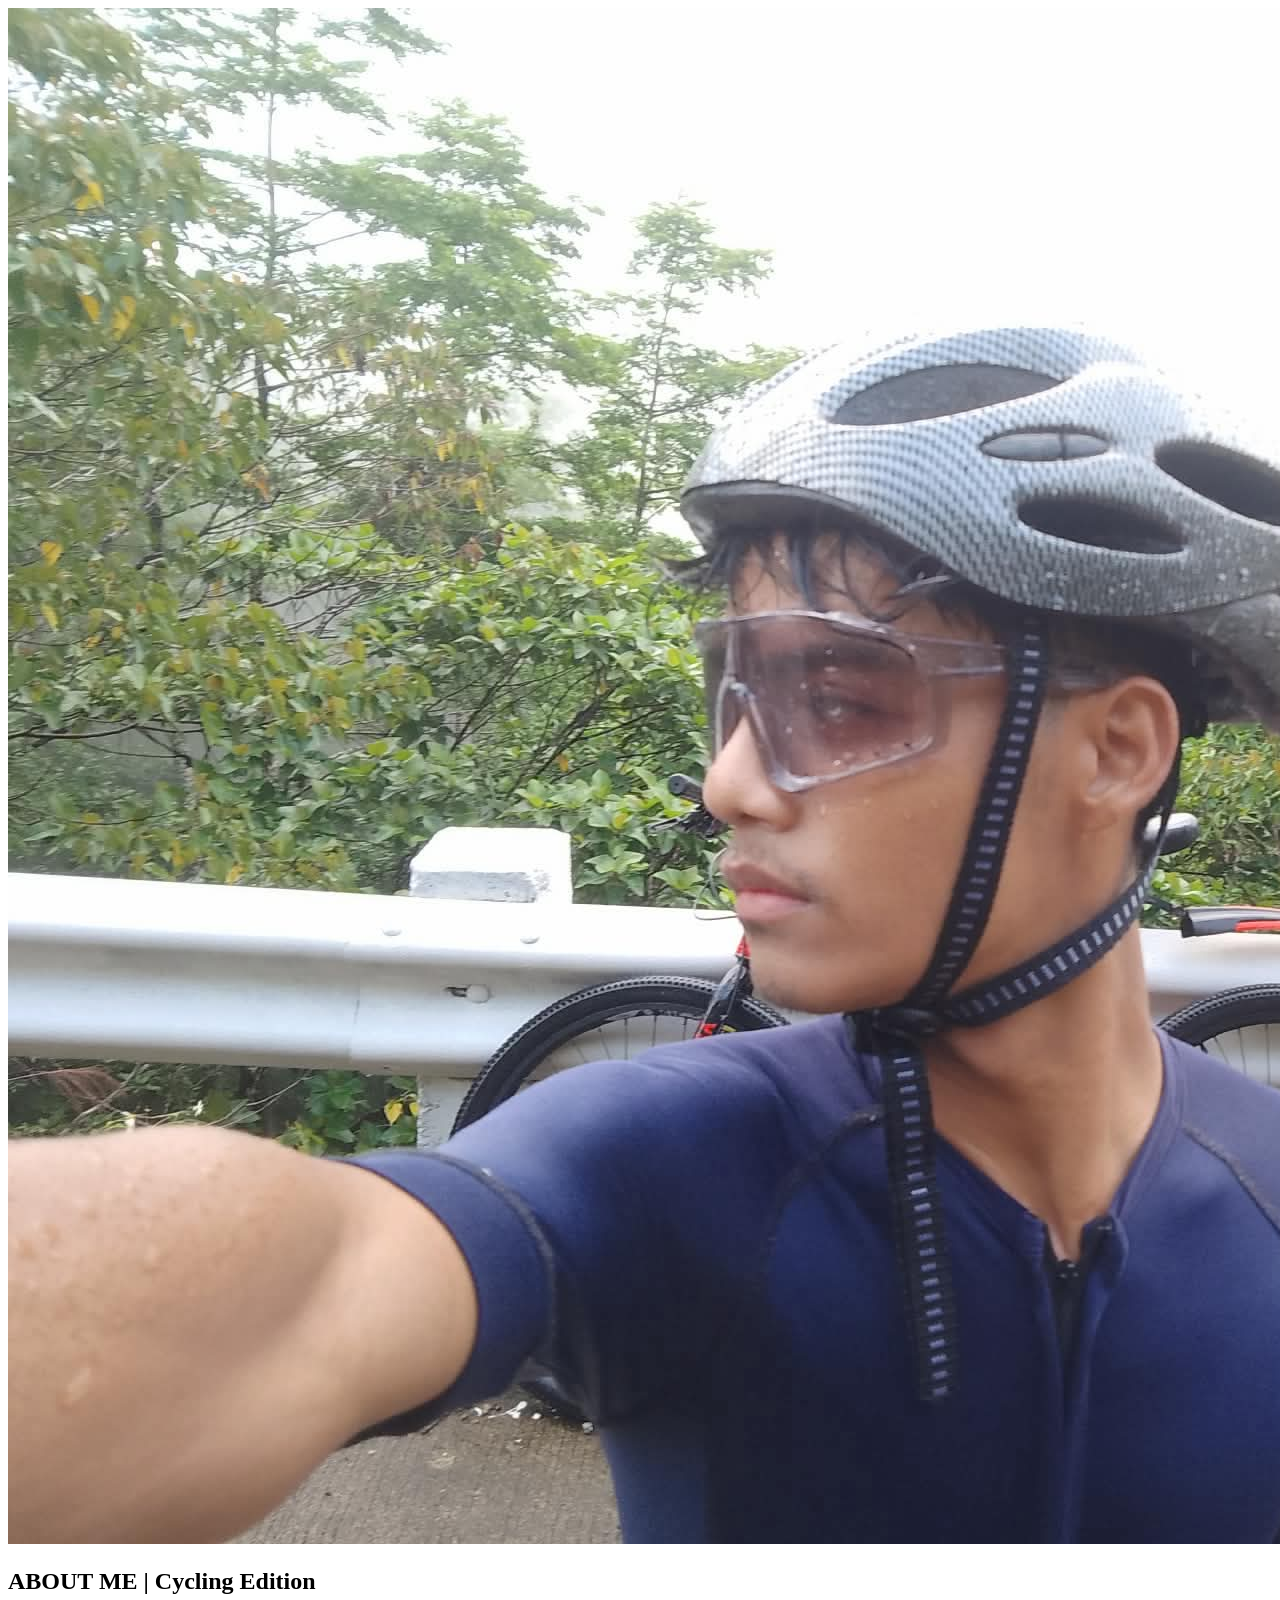
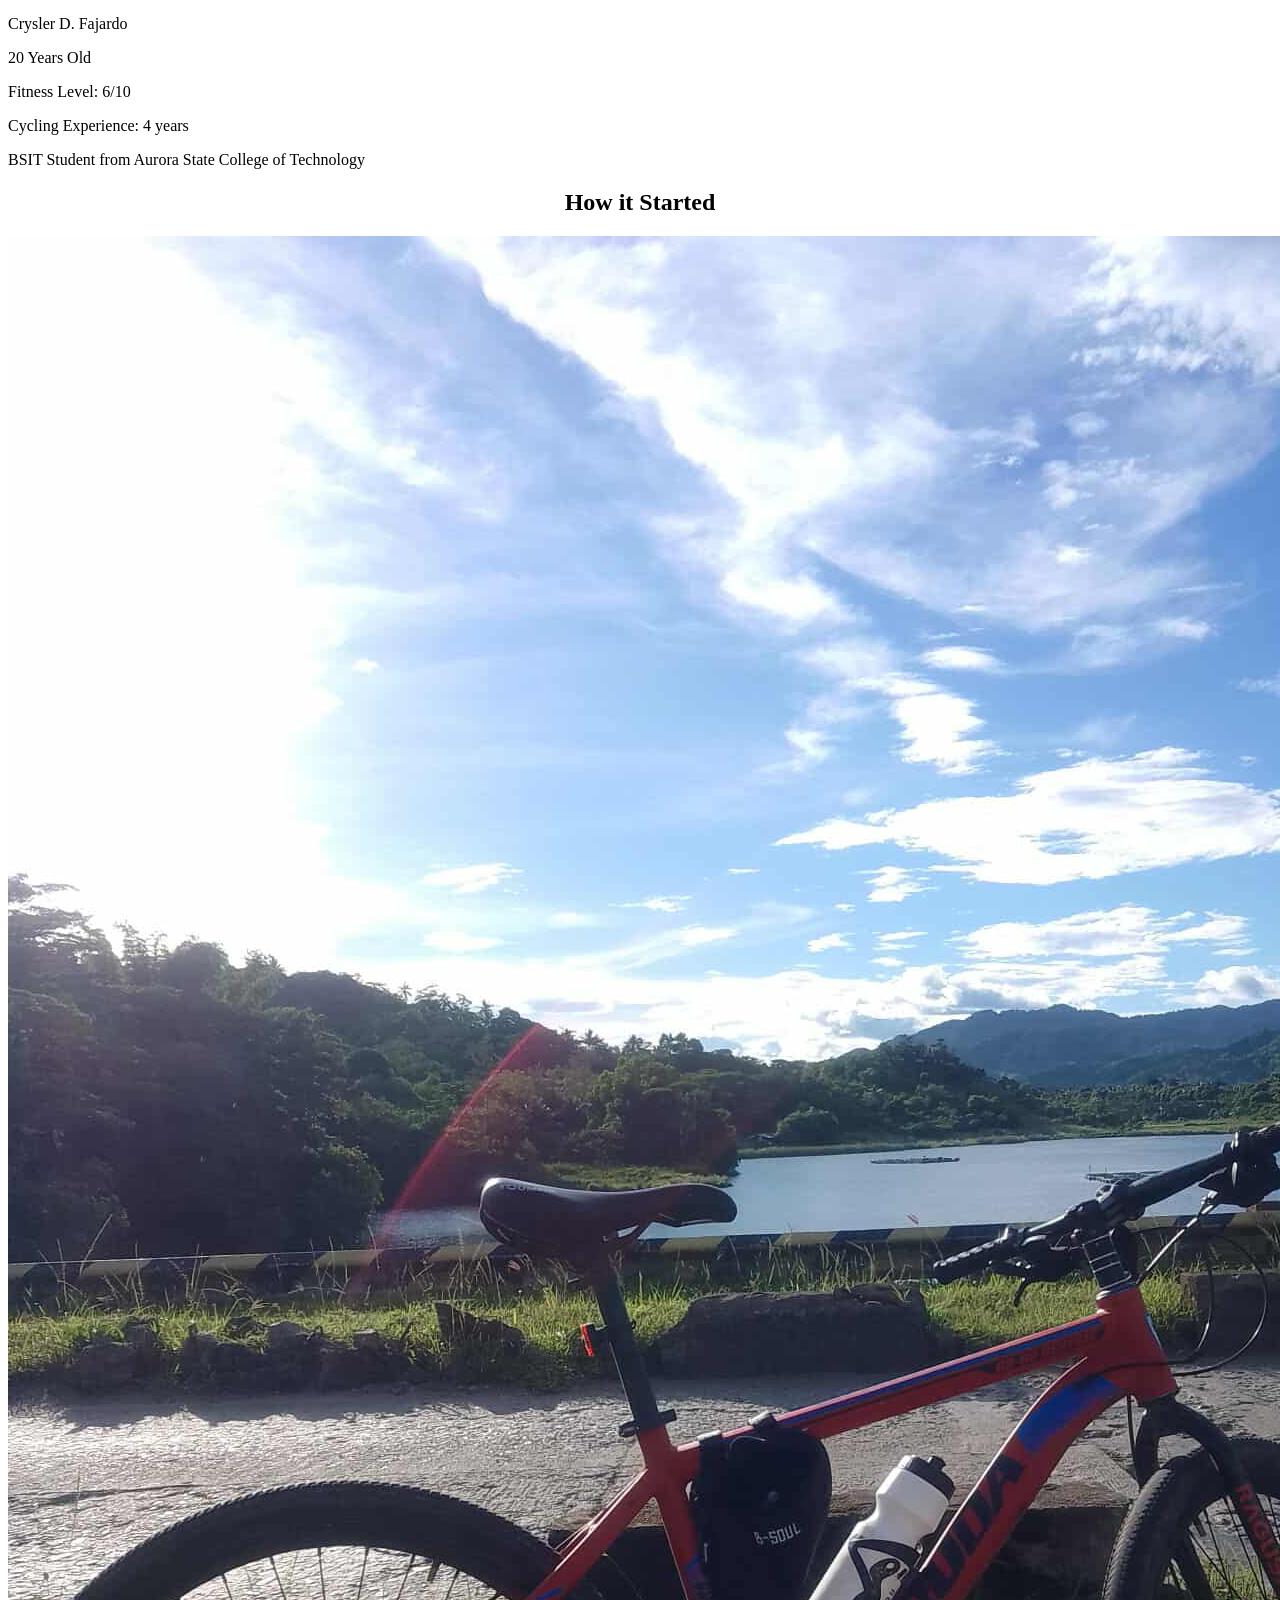
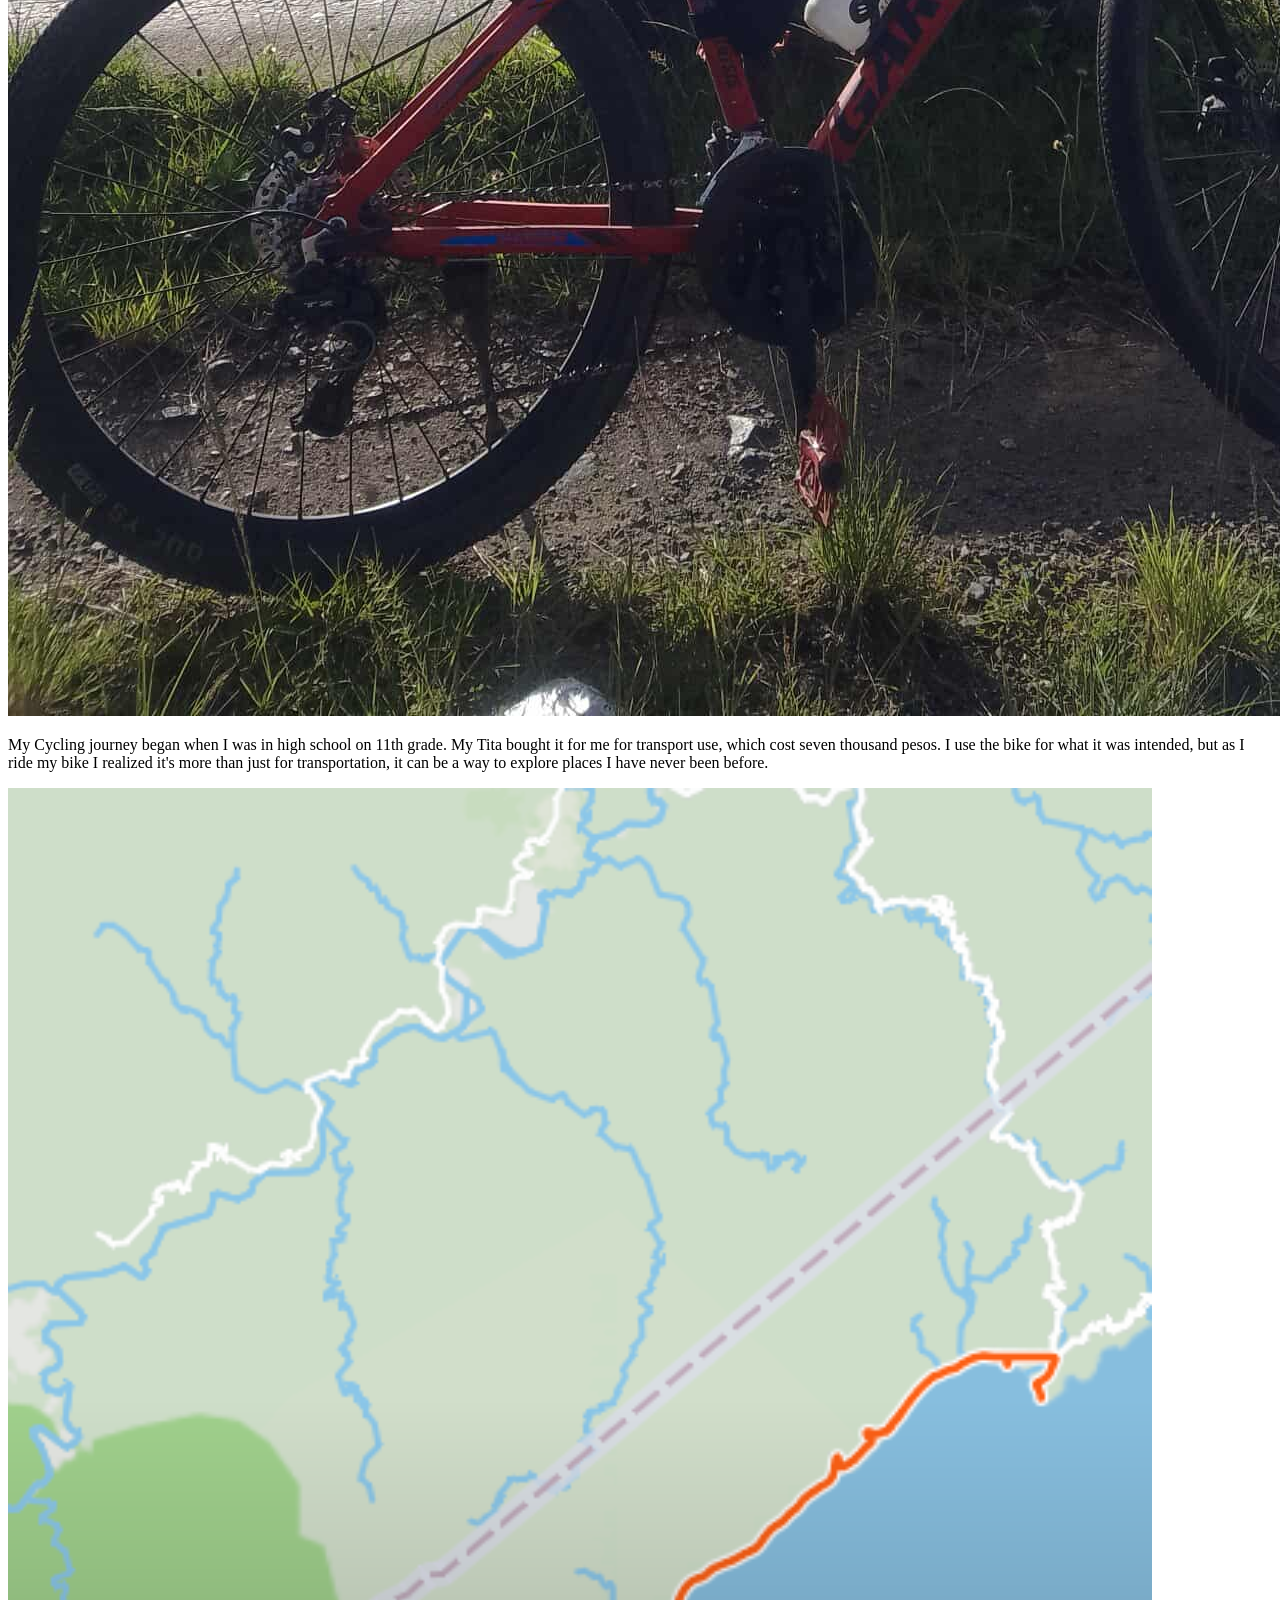
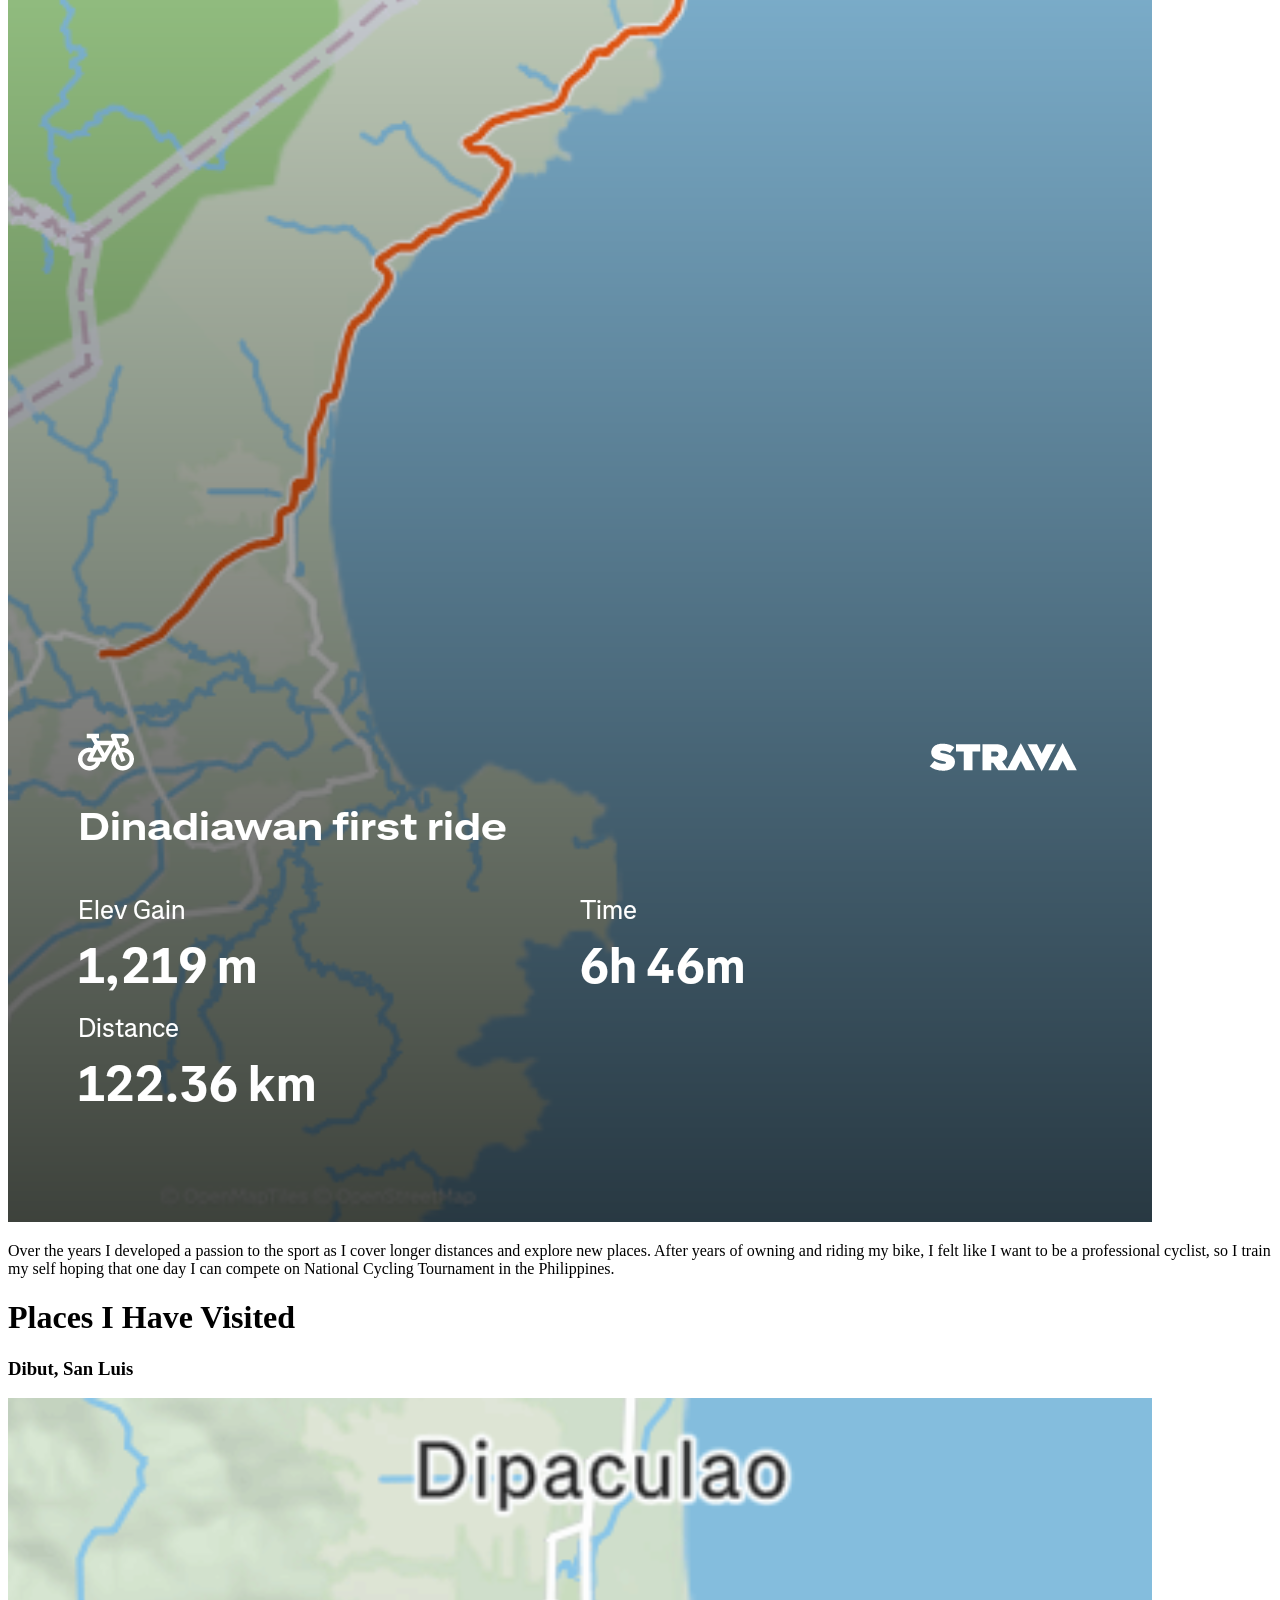
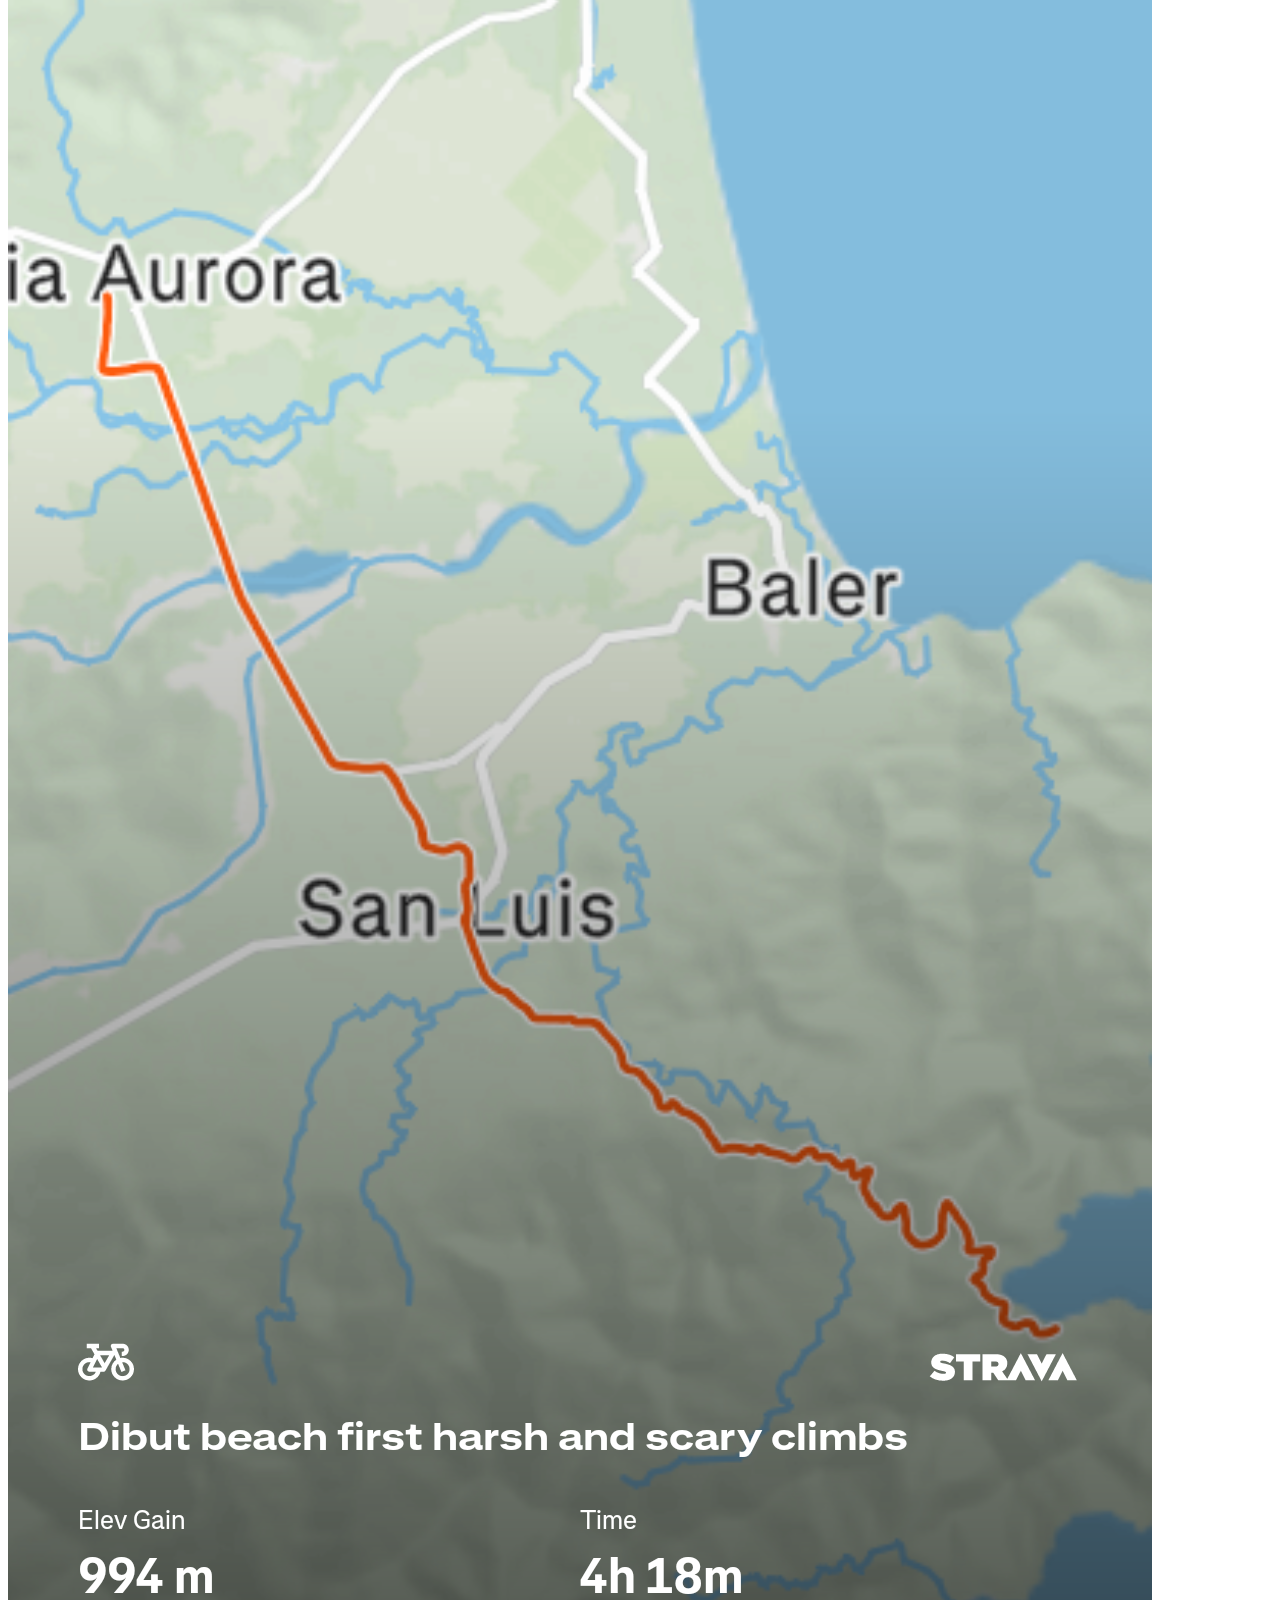
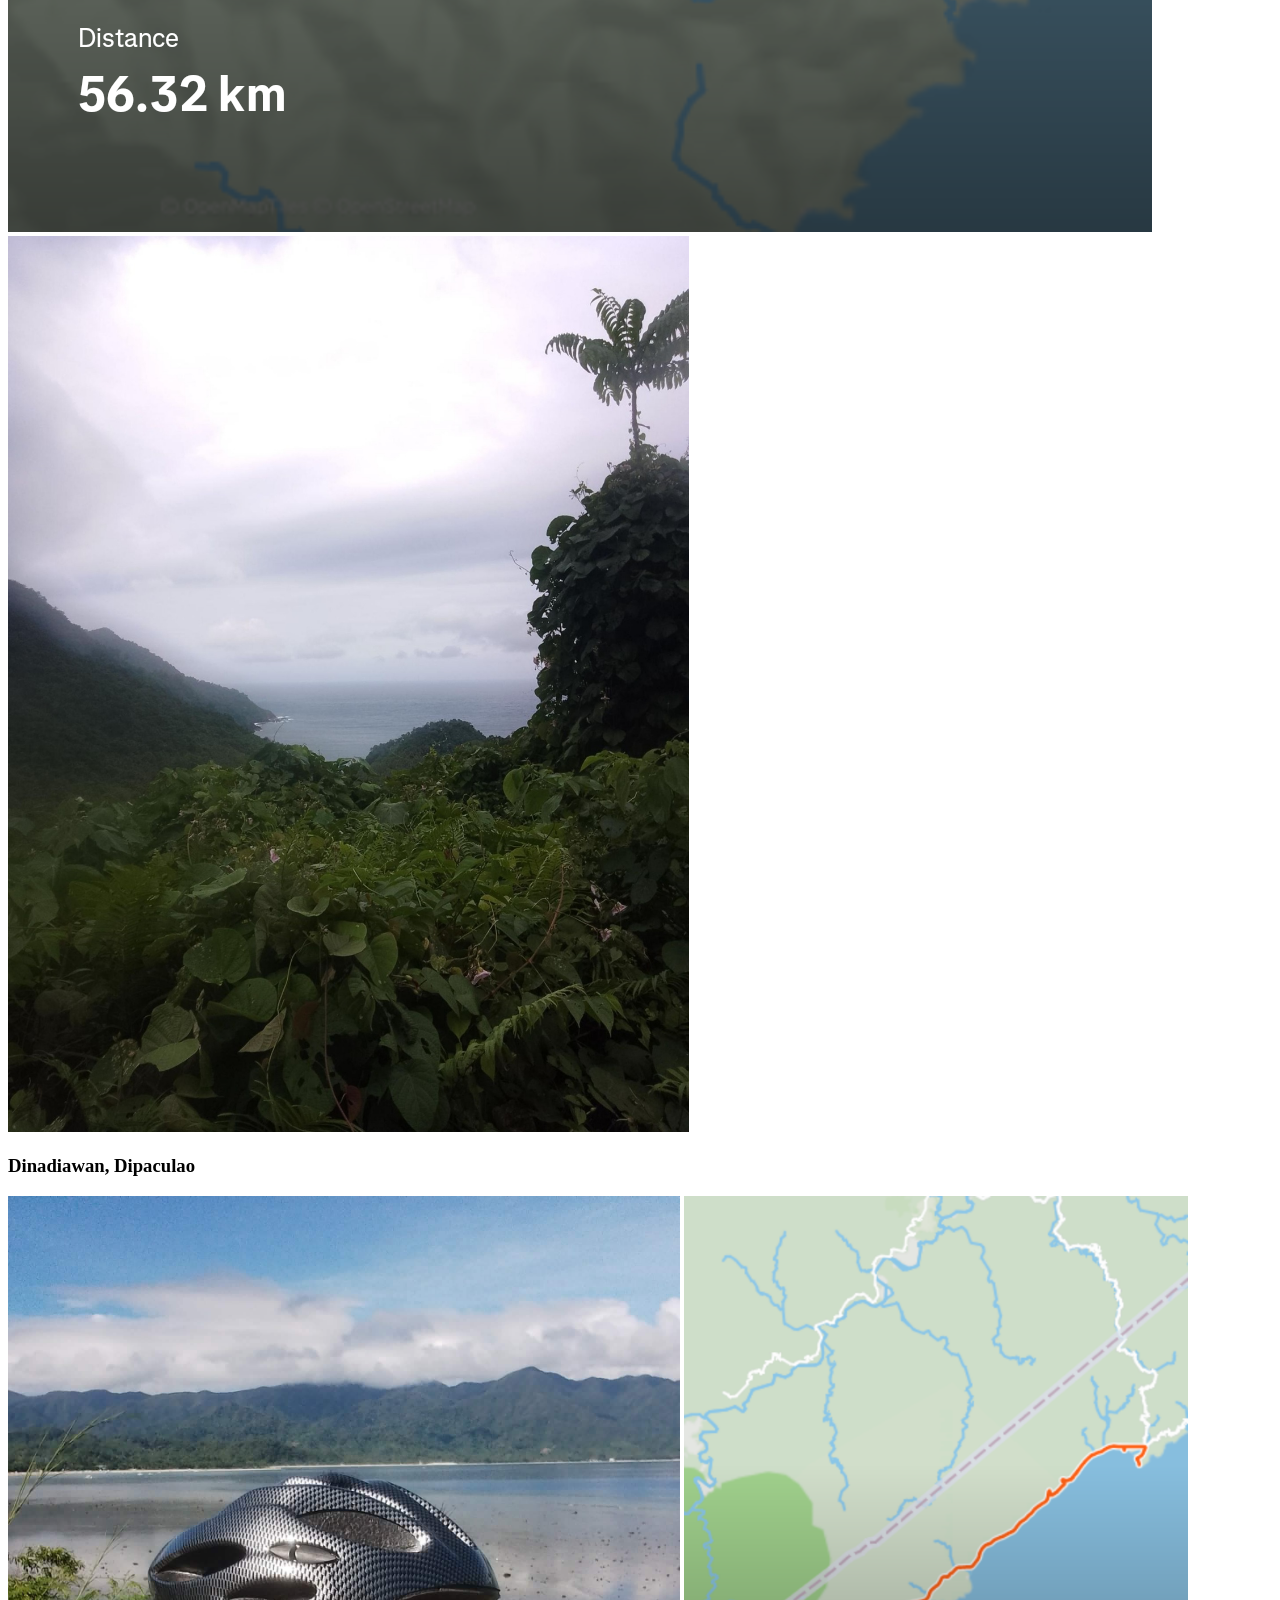
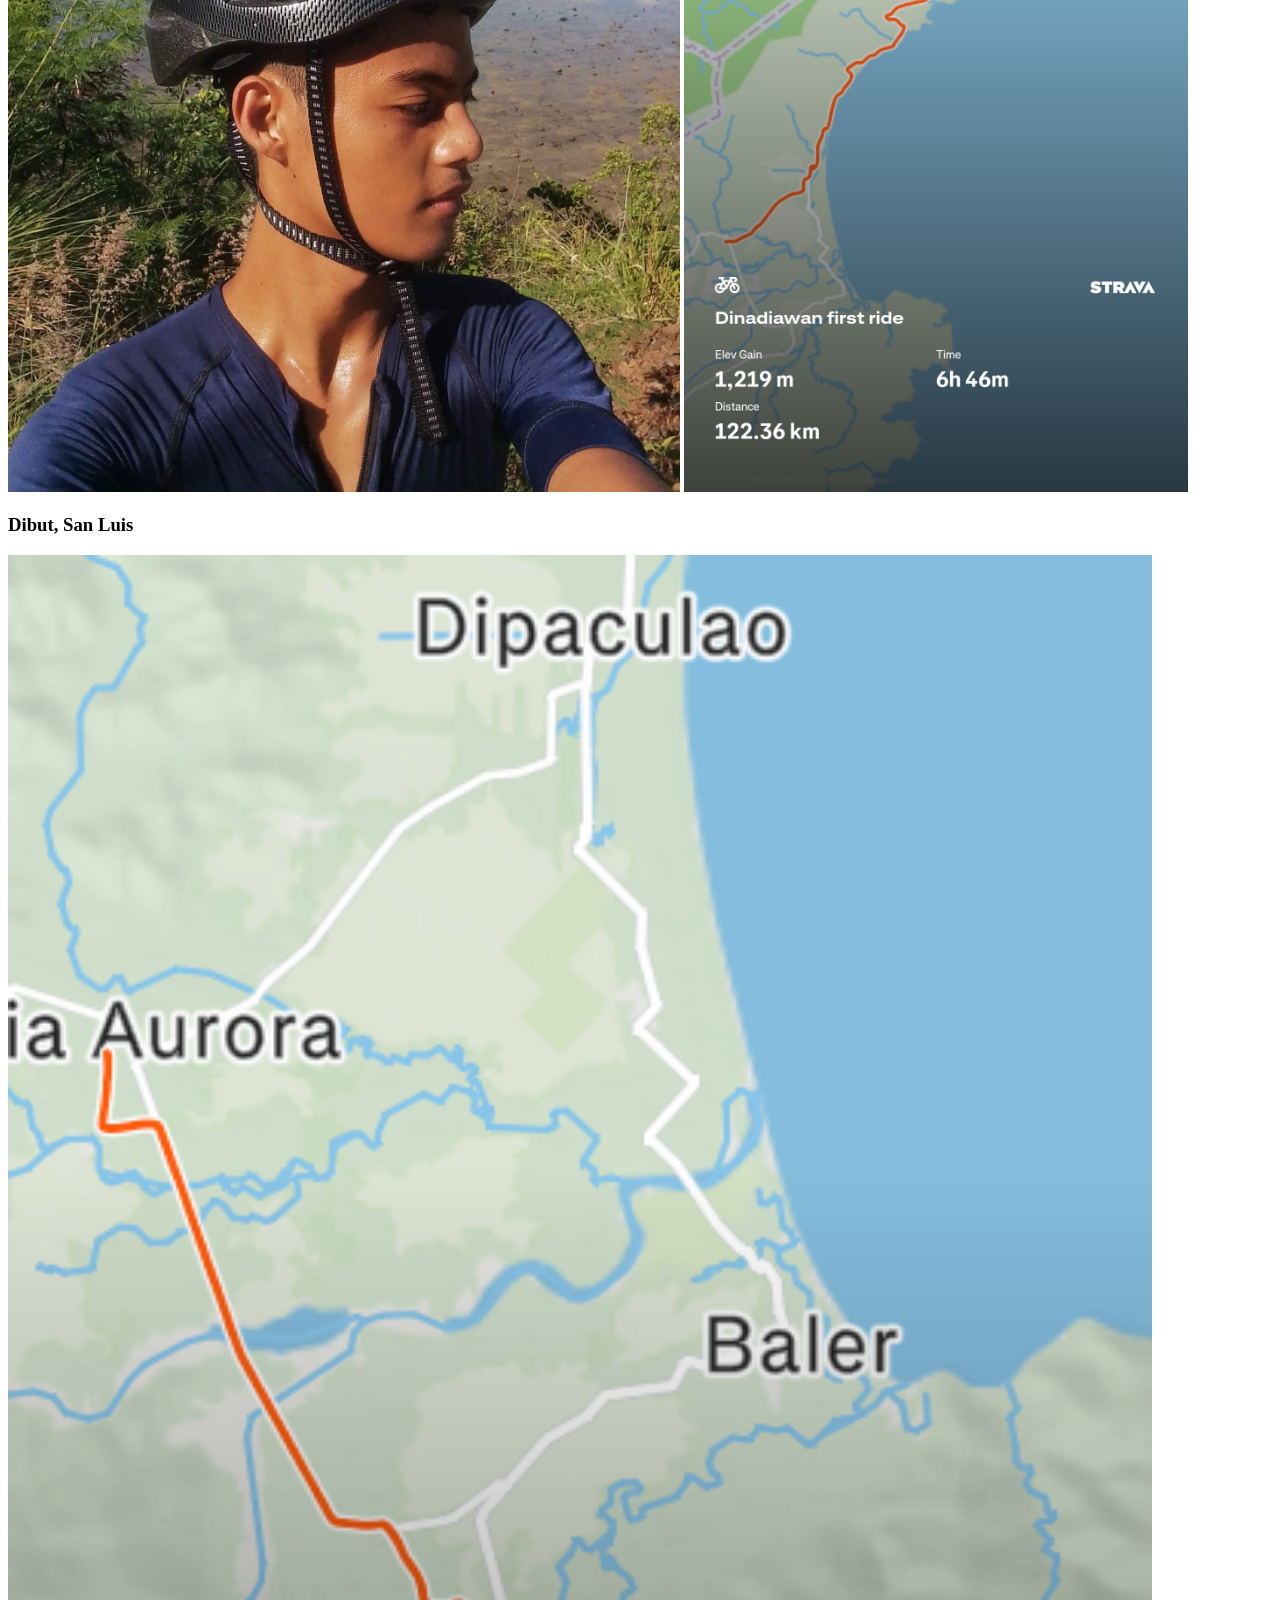
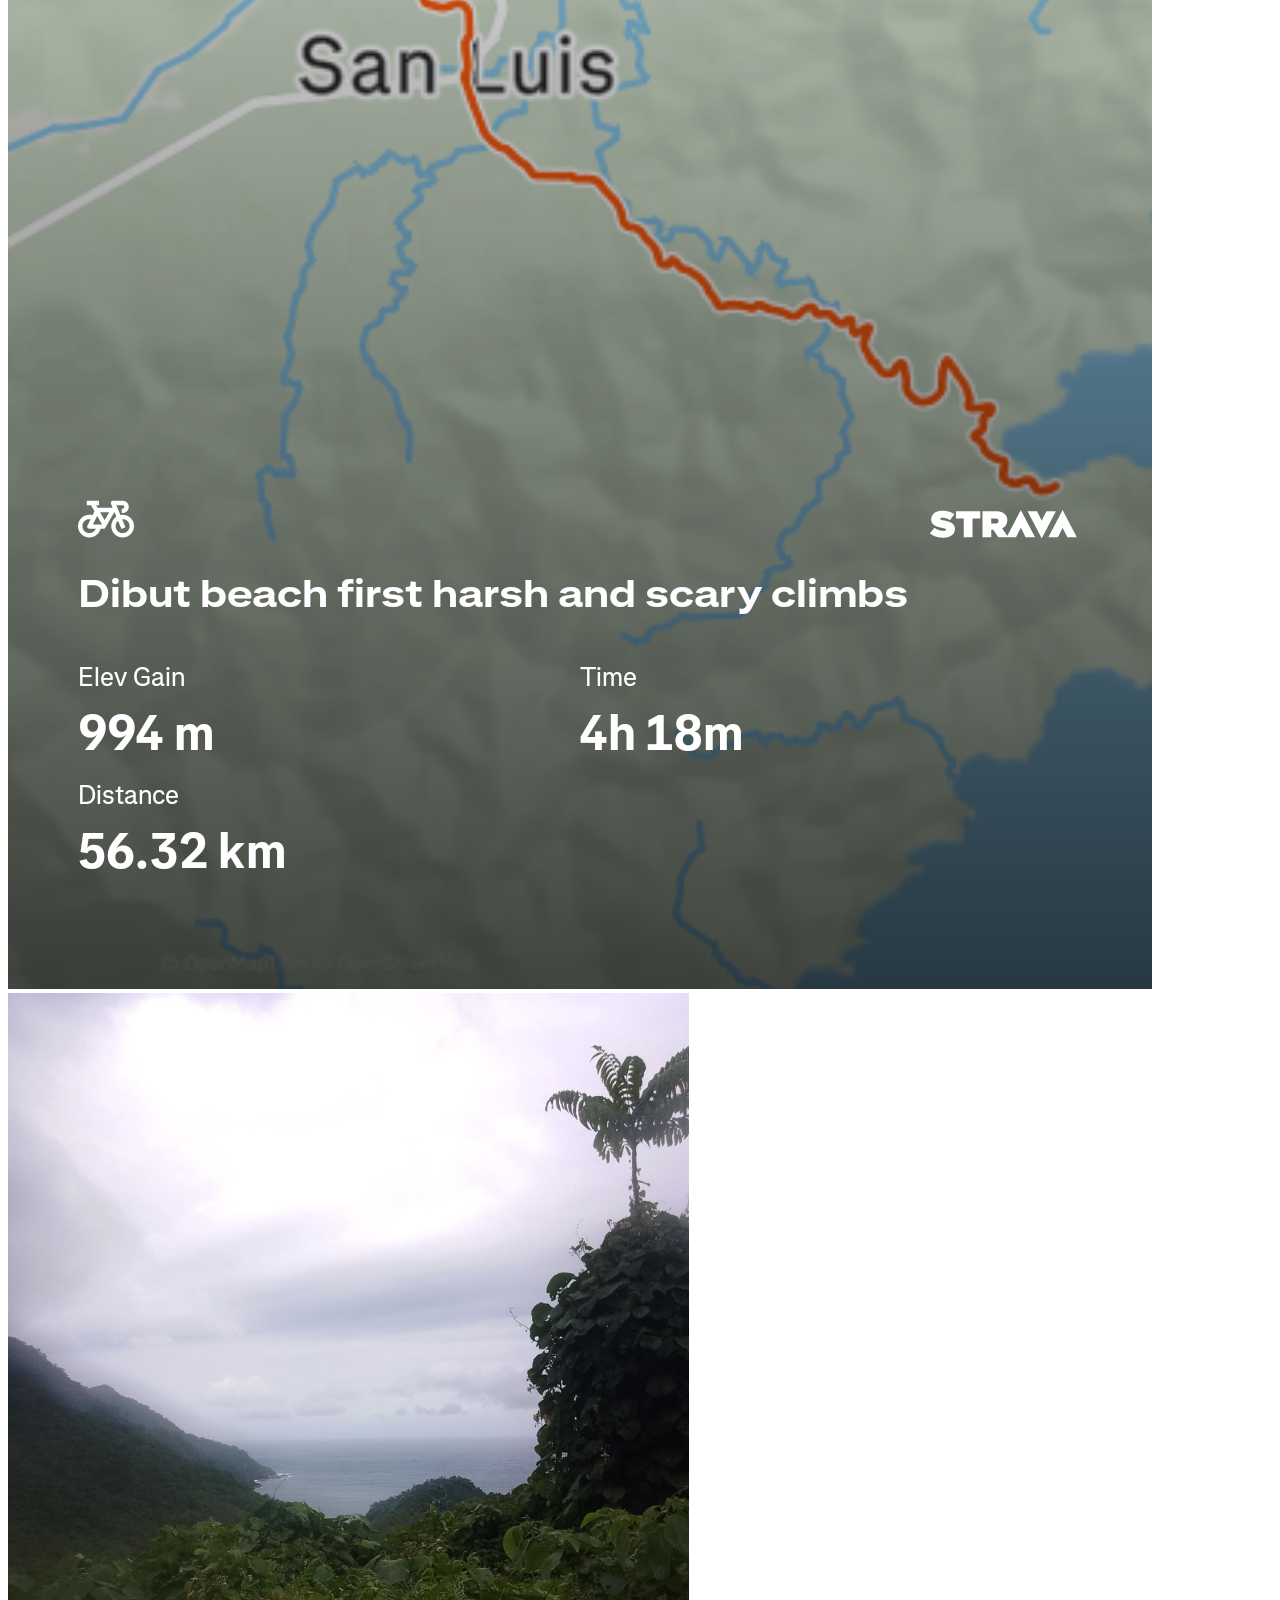
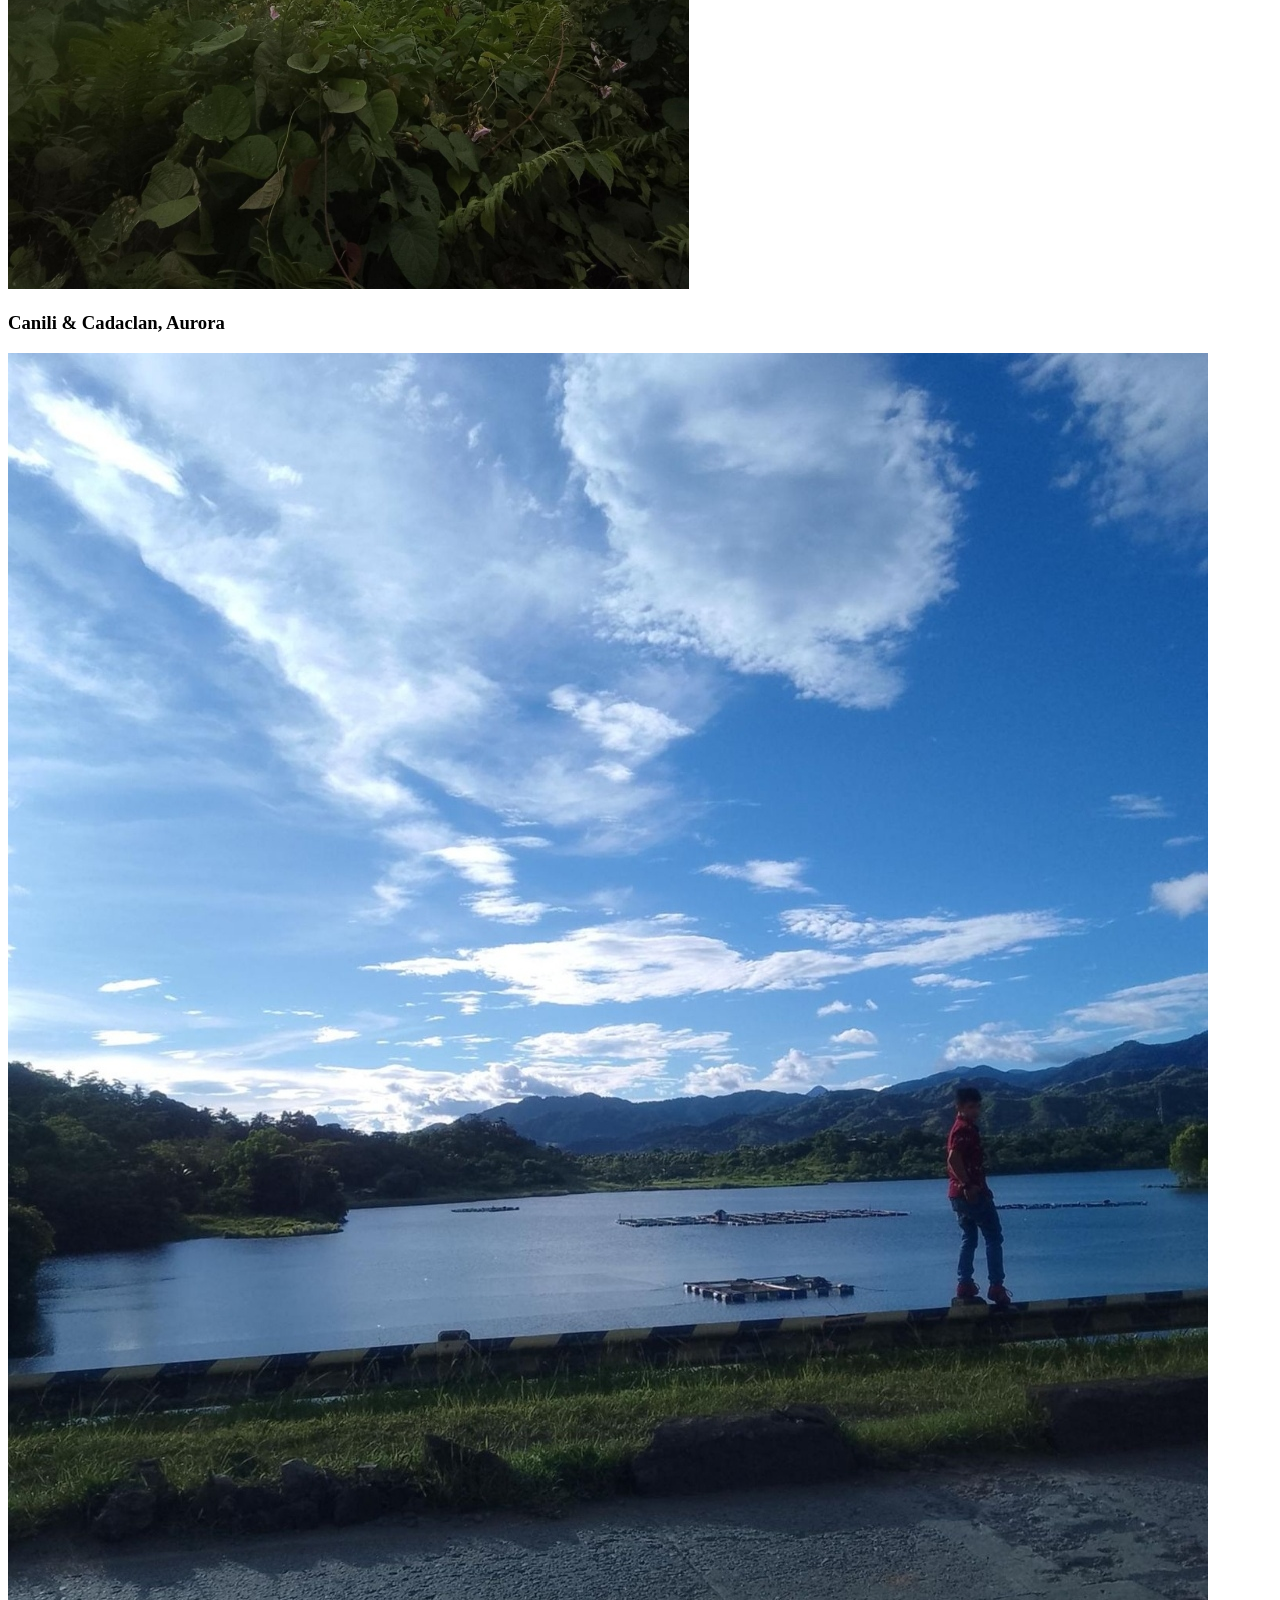
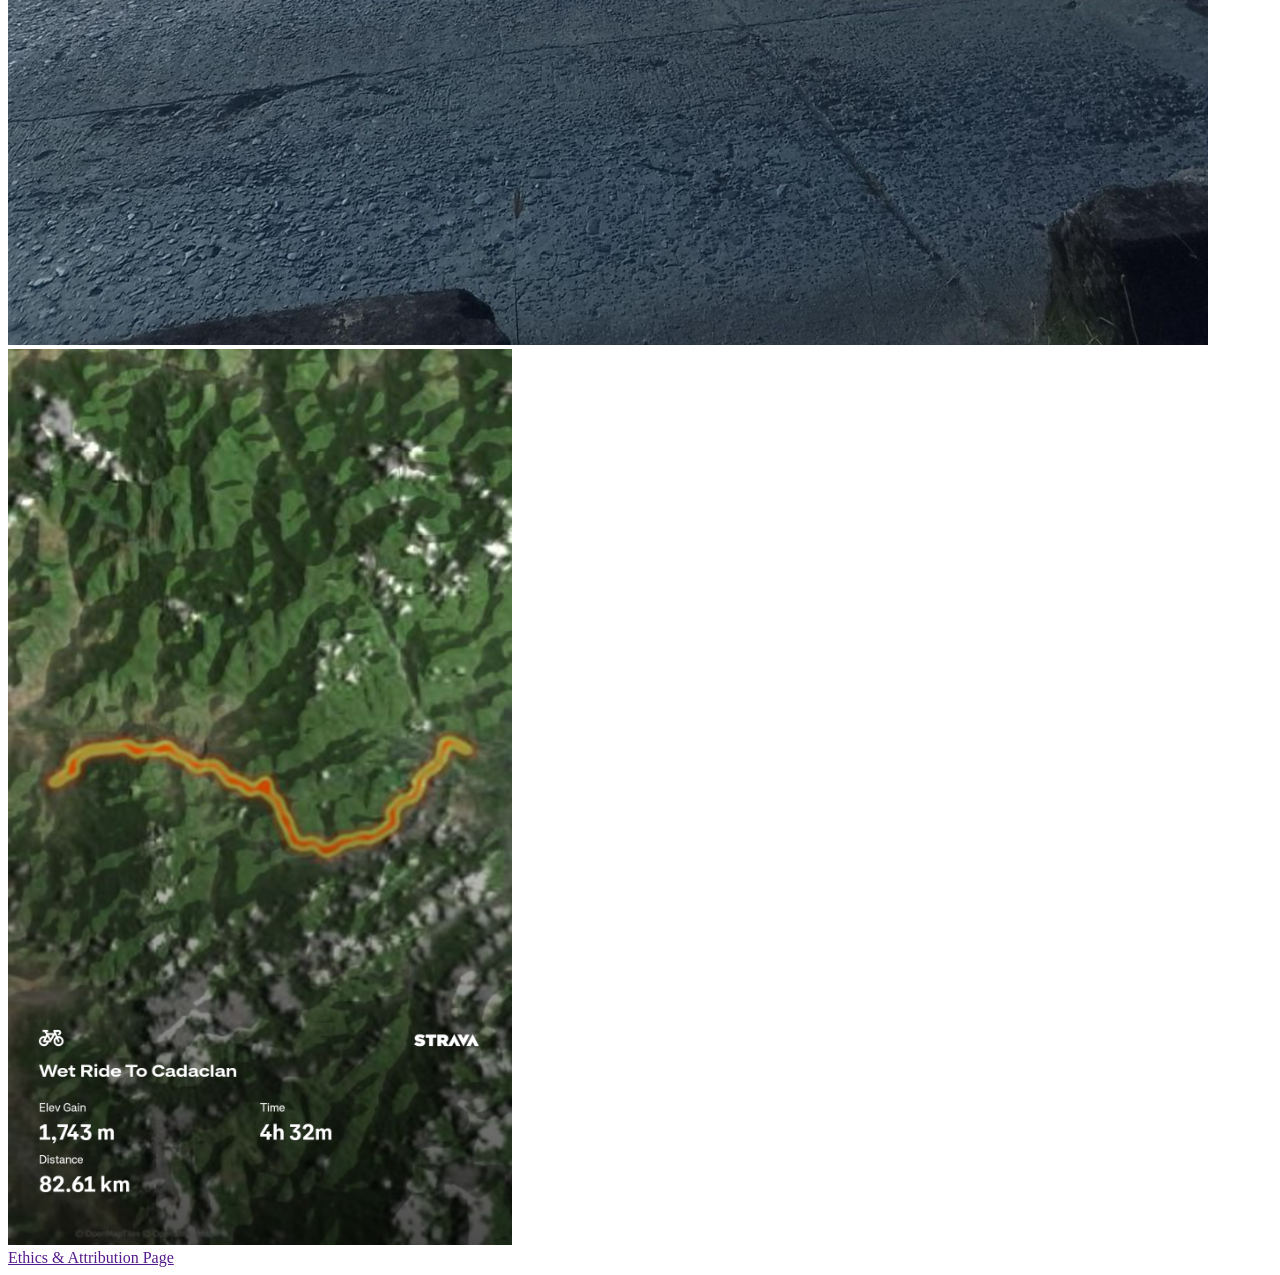
==== index.html @ 0a510800 "Rename Personal_Profile.html to index.html" ====
<!DOCTYPE html>
<html lang="en">
<head>
    <meta charset="UTF-8">
    <title>Page title</title>
    <link rel="stylesheet" href="file:///storage/emulated/0/Android/data/com.teejay.trebedit/files/TrebEdit user files/Personal_Profile.css"
</head>
<body>
   
   <header class="about-sec">
       <img class="about-img" src="received_4482111708734869.jpeg" alt="Selfie">
       <div class="about-rightSection">
           <h2 id="about-heading">ABOUT ME | Cycling Edition</h2>
           <p id="about-details">Crysler D. Fajardo</p>
           <p id="about-details">20 Years Old</p>
           <p id="about-details">Fitness Level:   6/10</p>
           <p id="about-details">Cycling Experience:   4 years</p>
           <p id="about-details">BSIT Student from Aurora State College of Technology</p>
           
           
       </div>
   </header>
   
   <article>
      <h1 style="text-align: center;">How it Started</h1> 
      
<div class="article-container">
          
  <div class="row">
      <img src="bikePhoto.jpeg" alt="Photo of a red bike" class="image-box">     
      <p class="text-box">My Cycling journey began when I was in high school on 11th grade. My Tita bought it for me for transport use, which cost seven thousand pesos. I use the bike for what it was intended, but as I ride my bike I realized it's more than just for transportation, it can be a way to explore places I have never been before.</p>
       </div>
         
   <div class="row">
         <img class="image-box" src="StravaRecord.png" alt="Selfie of person wearing cycling gear">        
         <p class="text-box">Over the years I developed a passion to the sport as I cover longer distances and explore new places. After years of owning and riding my bike, I felt like I want to be a professional cyclist, so I train my self hoping that one day I can compete on National Cycling Tournament in the Philippines.</p>
         </div>
    </div>
    
   </article>
   
   <footer>
       <h1>Places I Have Visited</h1 style="margin-bottom: 16px;">
       <h3>Dibut, San Luis</h3>
       <div class="activitiesRow">
           <img src="DibutStrava.png" alt="">
           <img src="DibutPhoto.jpg" alt="" style="height: 70vw;">
       </div>
       
       <h3>Dinadiawan, Dipaculao</h3>
       <div class="activitiesRow">
           <img src="DinadiawanSelfie.jpeg" alt="" style="height: 70vw;">
           <img src="DinadiawanStrava.png" alt="" style="height: 70vw;">
       </div>
       
       <h3>Dibut, San Luis</h3>
       <div class="activitiesRow">
           <img src="DibutStrava.png" alt="">
           <img src="DibutPhoto.jpg" alt="" style="height: 70vw;">
       </div>
       
       <h3>Canili & Cadaclan, Aurora</h3>
       <div class="activitiesRow">
           <img src="CaniliPhoto.jpg" alt="">
           <img src="CadaclanStrava.png " alt="" style="height: 70vw;">
       </div>
   </footer>
   
   <a href="" class="link">Ethics & Attribution Page</a>
</body>
</html>
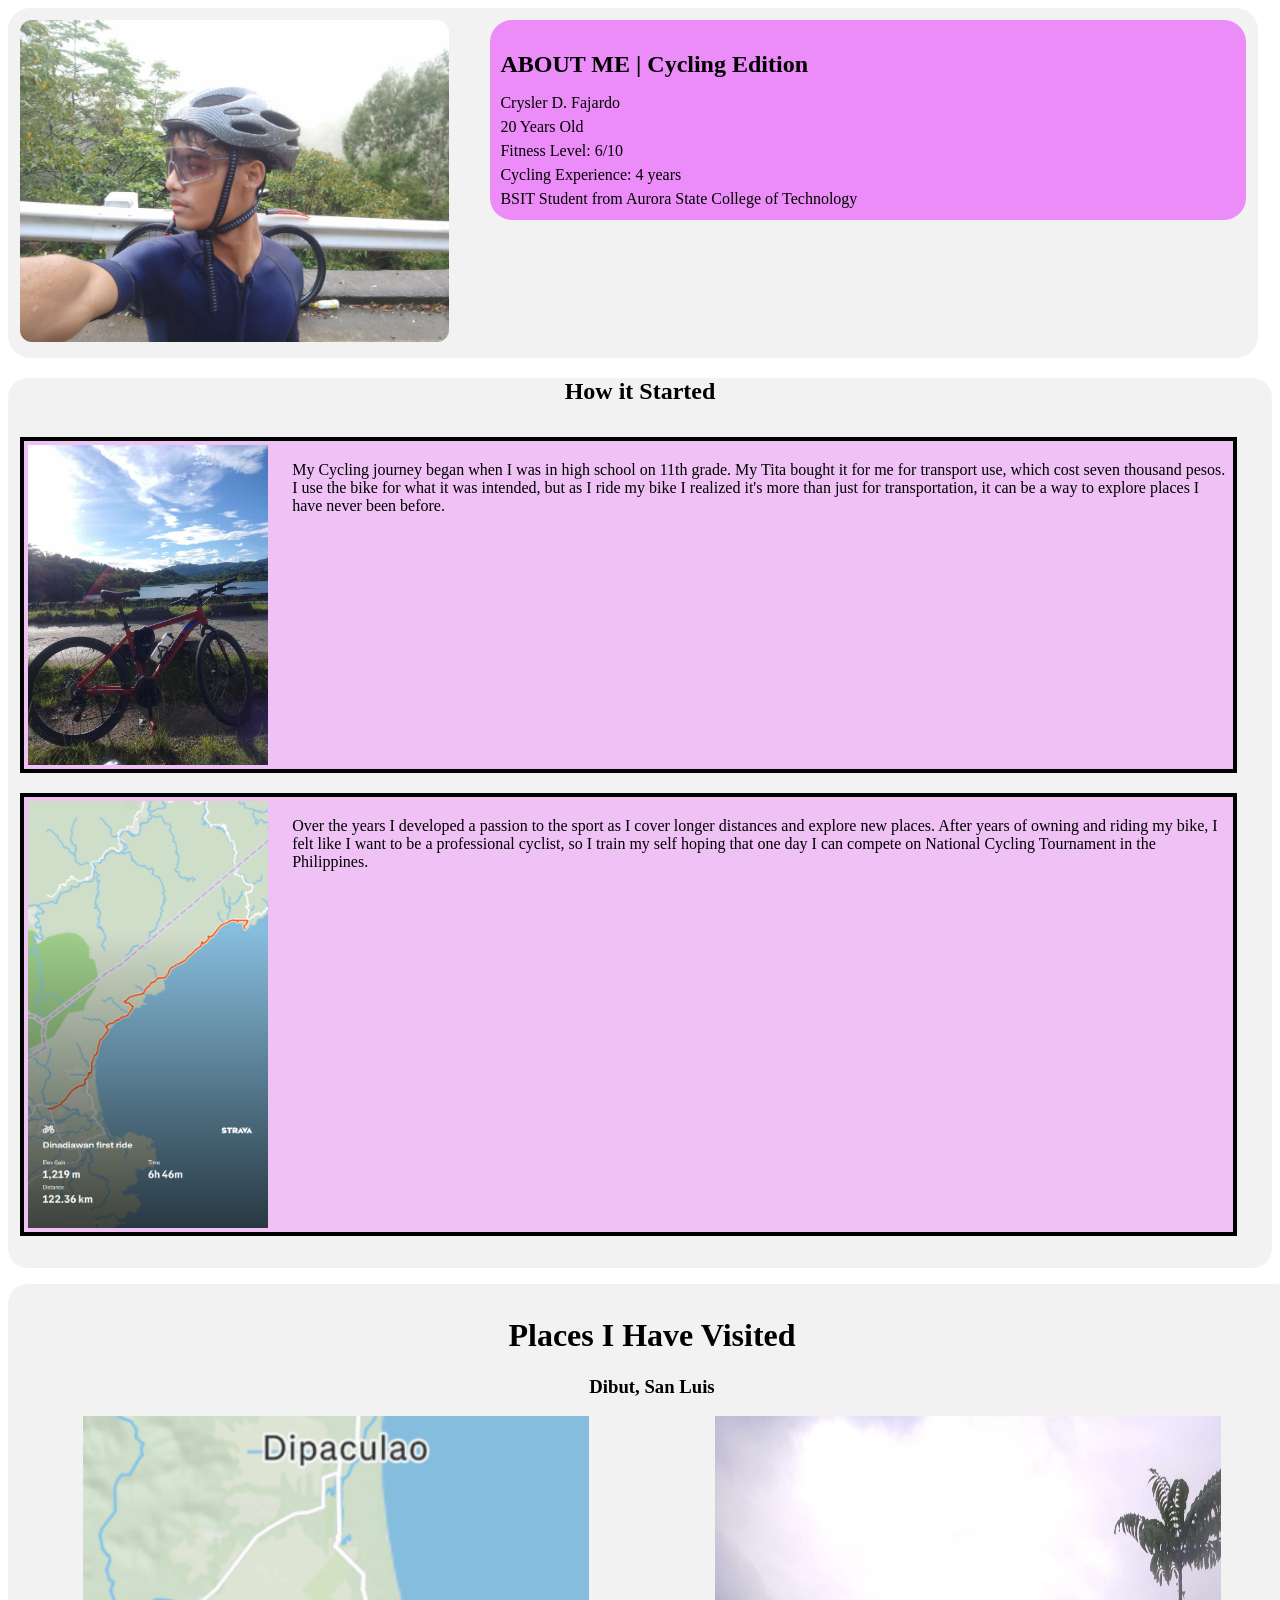
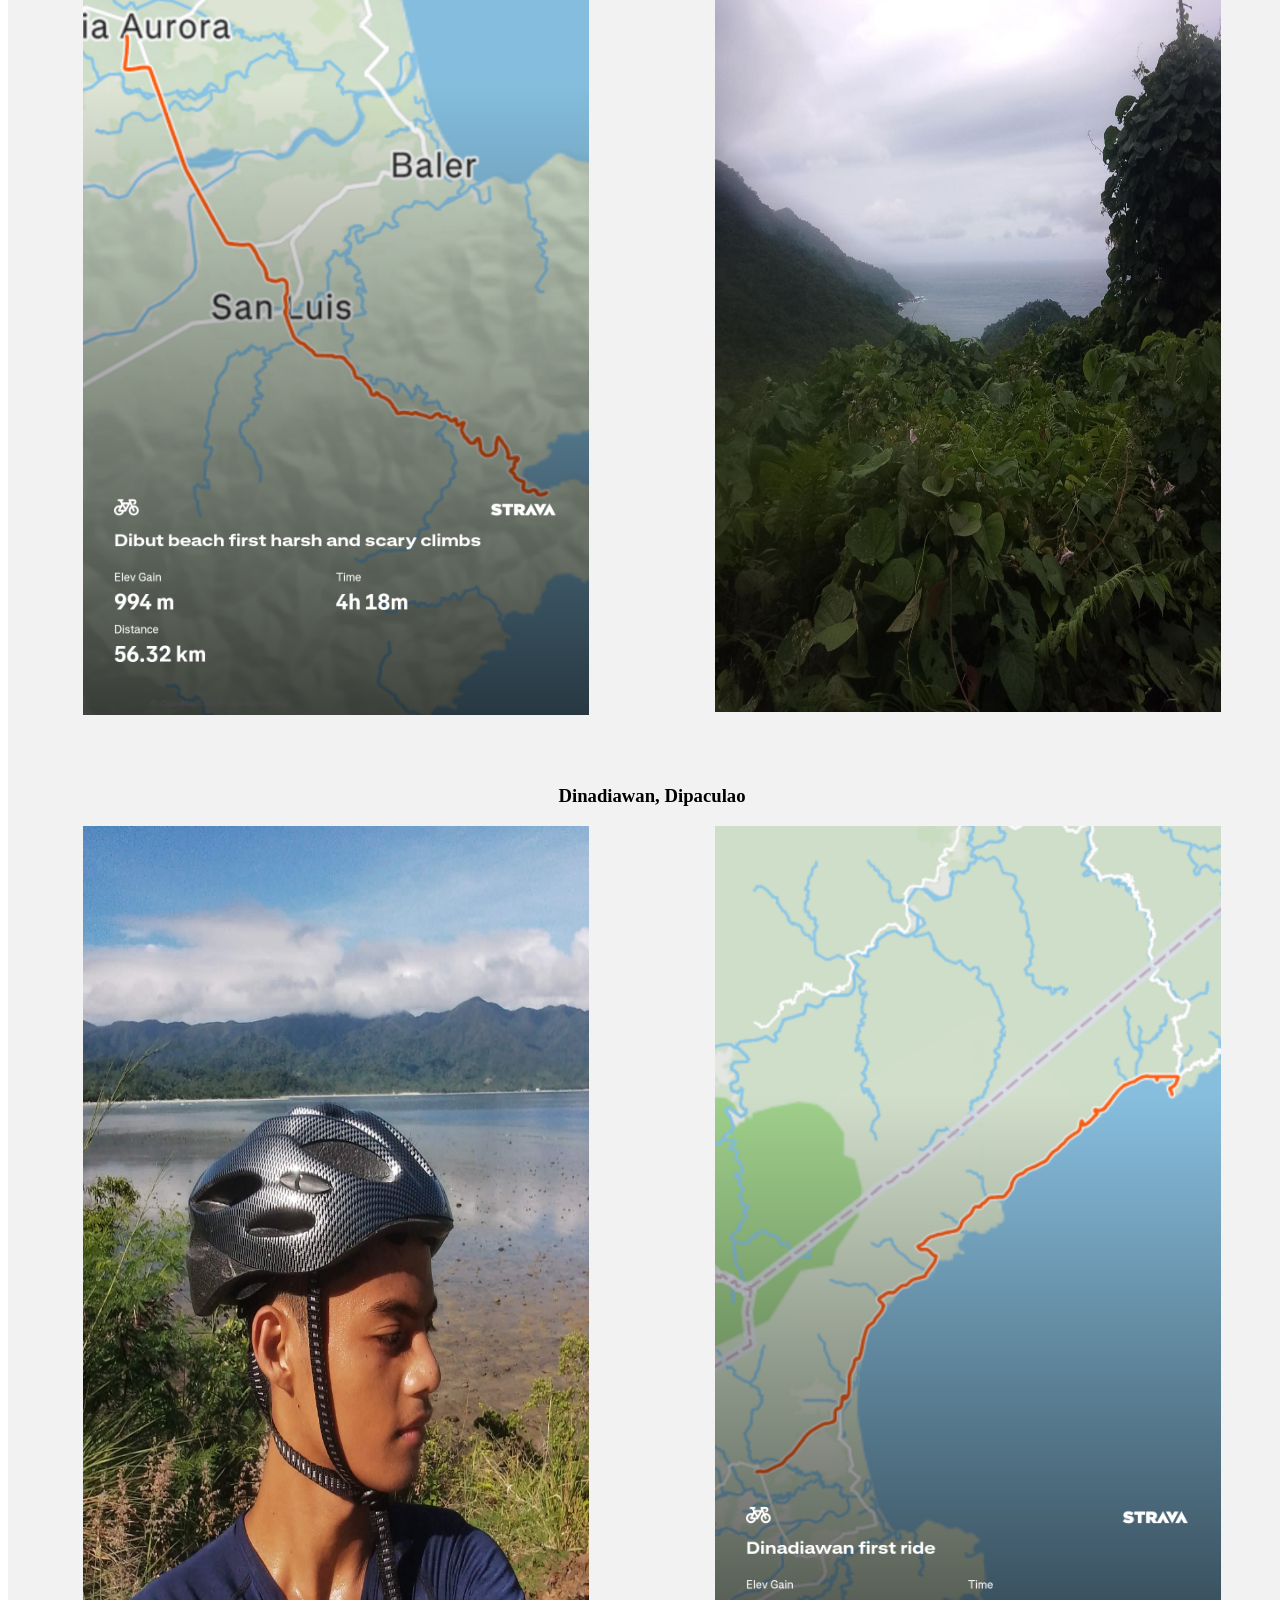
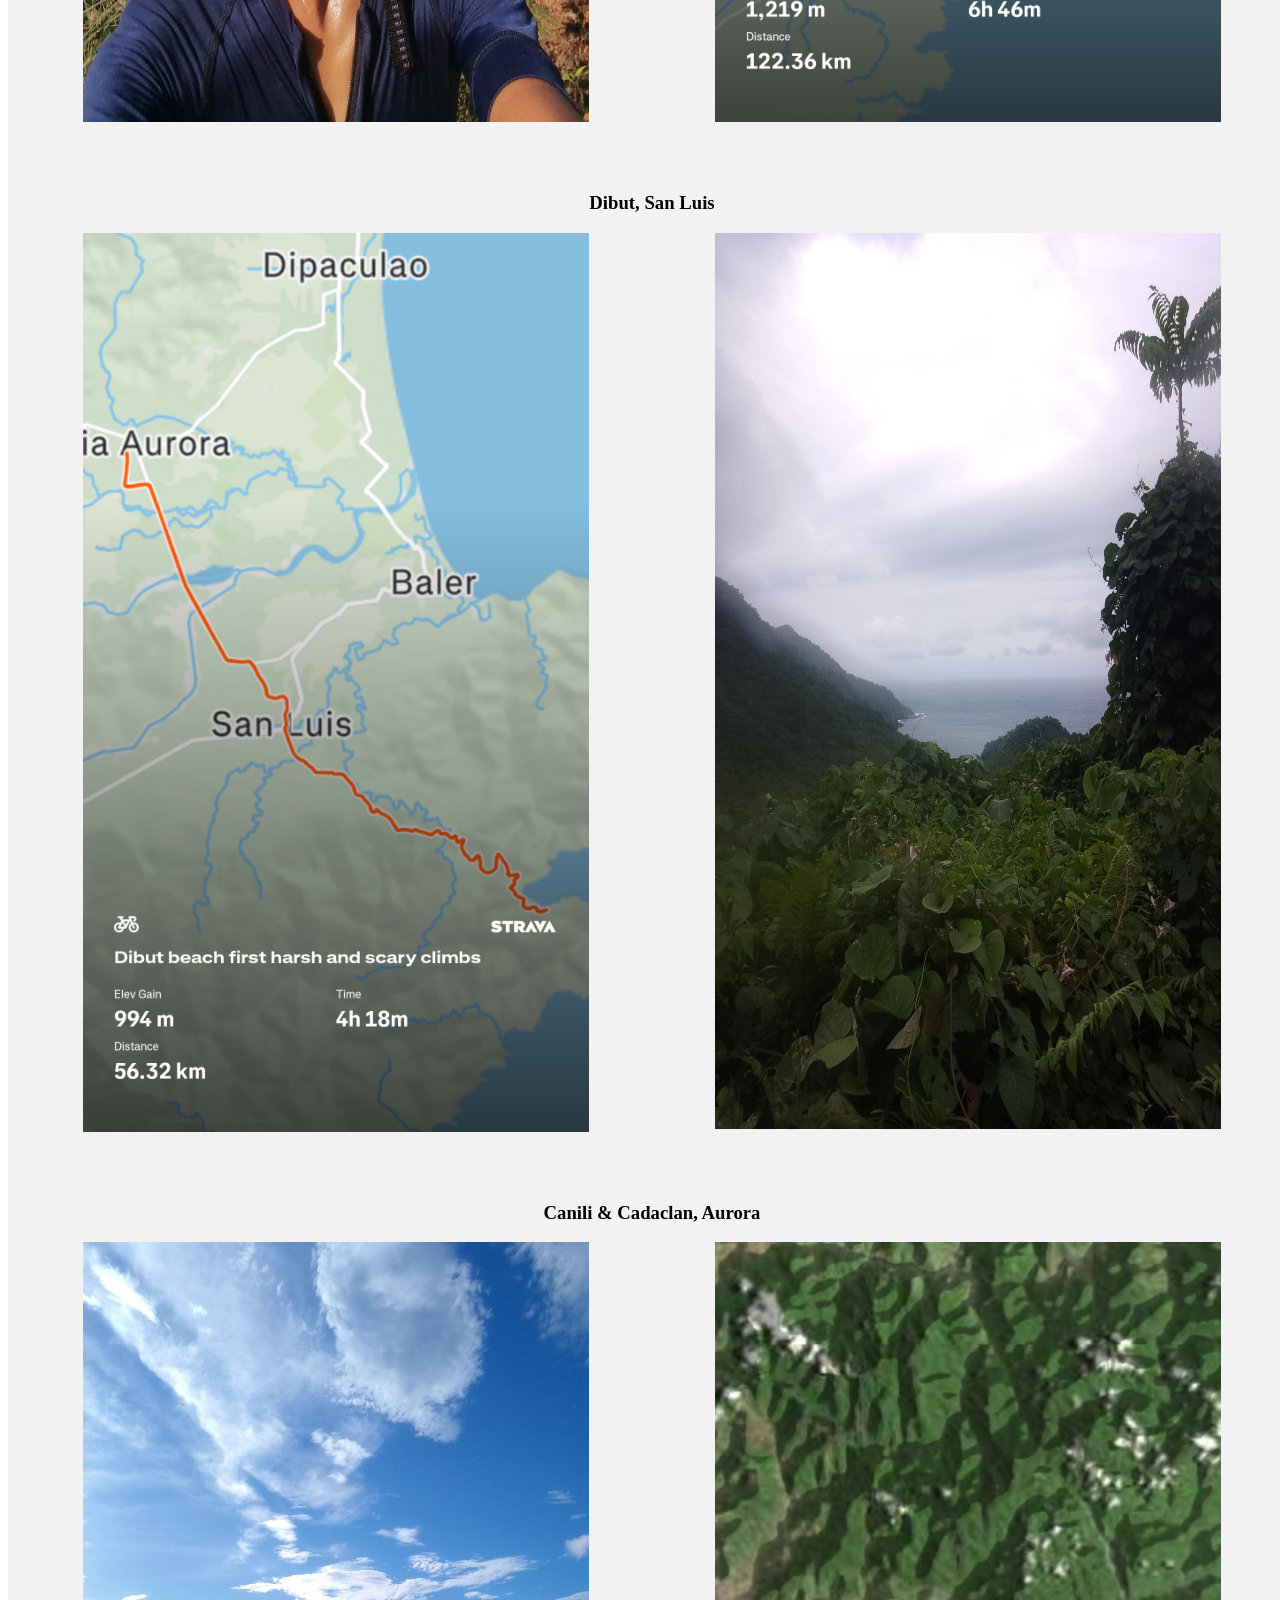
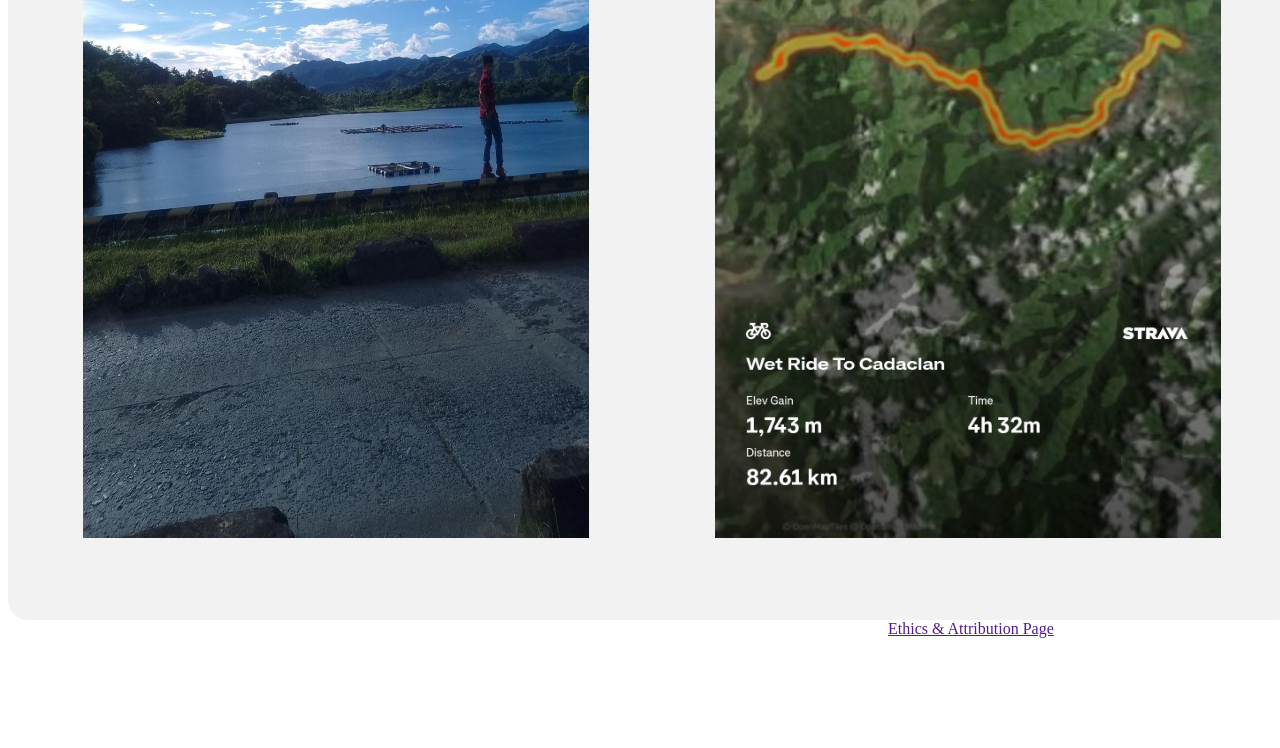
==== commit 1beaf085: "Update index.html" ====
--- a/index.html
+++ b/index.html
@@ -3,7 +3,7 @@
 <head>
     <meta charset="UTF-8">
     <title>Page title</title>
-    <link rel="stylesheet" href="file:///storage/emulated/0/Android/data/com.teejay.trebedit/files/TrebEdit user files/Personal_Profile.css"
+    <link rel="stylesheet" href="Personal_Profile.css"
 </head>
 <body>
    
--- a/Personal_Profile.css
+++ b/Personal_Profile.css
@@ -0,0 +1,113 @@
+nav{
+    width: 100%;
+    height: 45px;
+    background-color: #E0E0E0 ;
+    border-radius: 12px;
+    margin-bottom: 6px;
+}
+
+/* Nav link */
+a{
+    float: right;
+}
+
+.about-sec{
+    display: flow-root;
+    background-color: #f2f2f2;
+    width: 97%;
+    height: auto;
+    border-radius: 22px;
+    padding: 12px;
+}
+ 
+.about-rightSection{
+    float: right;
+    background-color: #e300ff6c ;
+    width: 60%;
+    height: 180px;
+    padding: 10px;
+    border-radius: 22px;
+} 
+
+header #about-heading{
+    line-height: 1.2;
+}
+
+#about-details{
+    font-size: 16px;
+    line-height: 0.5;
+}
+
+.about-img{
+    width: 35%;
+    height: auto;
+    border-radius: 12px;
+}
+
+
+/* Middle Section */
+article{
+    background-color: #f2f2f2;
+    border-radius: 20px;
+    width: 100%;
+    height: 40%;
+}
+
+.article-container{
+    padding: 12px;
+    width: 95%;
+    aspect-ratio: 16/9;
+}
+
+.row{
+  display: flex;
+  Justify-content: space-between;
+  gap: 24px;
+  margin-bottom: 20px;
+  width: 100%;
+  height: auto;
+  background-color: #e300ff34 ;
+  border: 4px solid black;
+  text-align: left;
+  padding: 4px;
+}
+
+.image-box{
+    width: 20%;
+    height: auto;
+}
+
+
+
+footer{
+    background-color: #f2f2f2;
+    width: 100%;
+    height: auto;
+    border-radius: 20px;
+    padding: 12px;
+    text-align: center;
+    margin-top: 16px;
+}
+
+.activitiesRow{
+    display: flex;
+    Justify-content: space-around; 
+    margin-bottom: 70px;
+}
+
+
+.activitiesRow img{
+    width: 40%;
+    height: auto;
+}
+
+
+
+.link{
+ width: 30vw;
+ height: 10vw;
+ background-color: light purple;
+    font-decoration: none;
+    font-color: white;
+    float: center;
+}
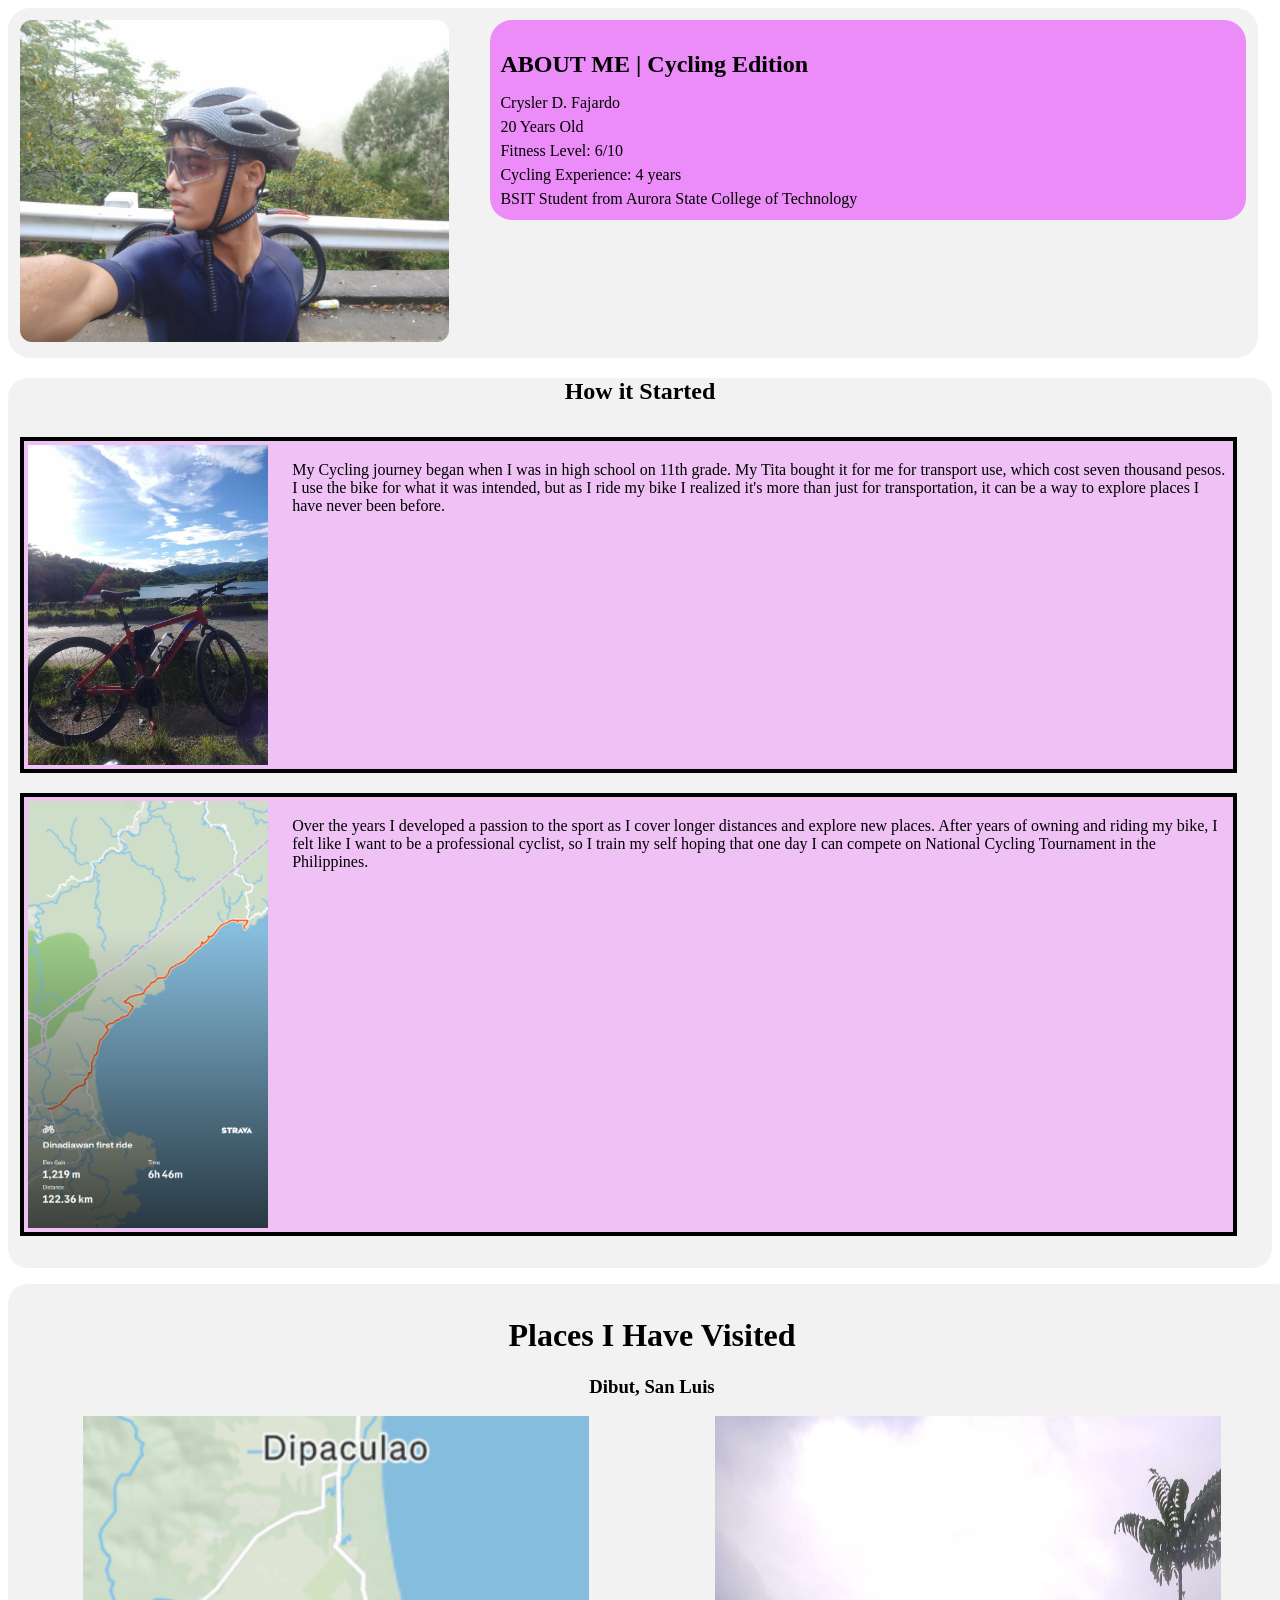
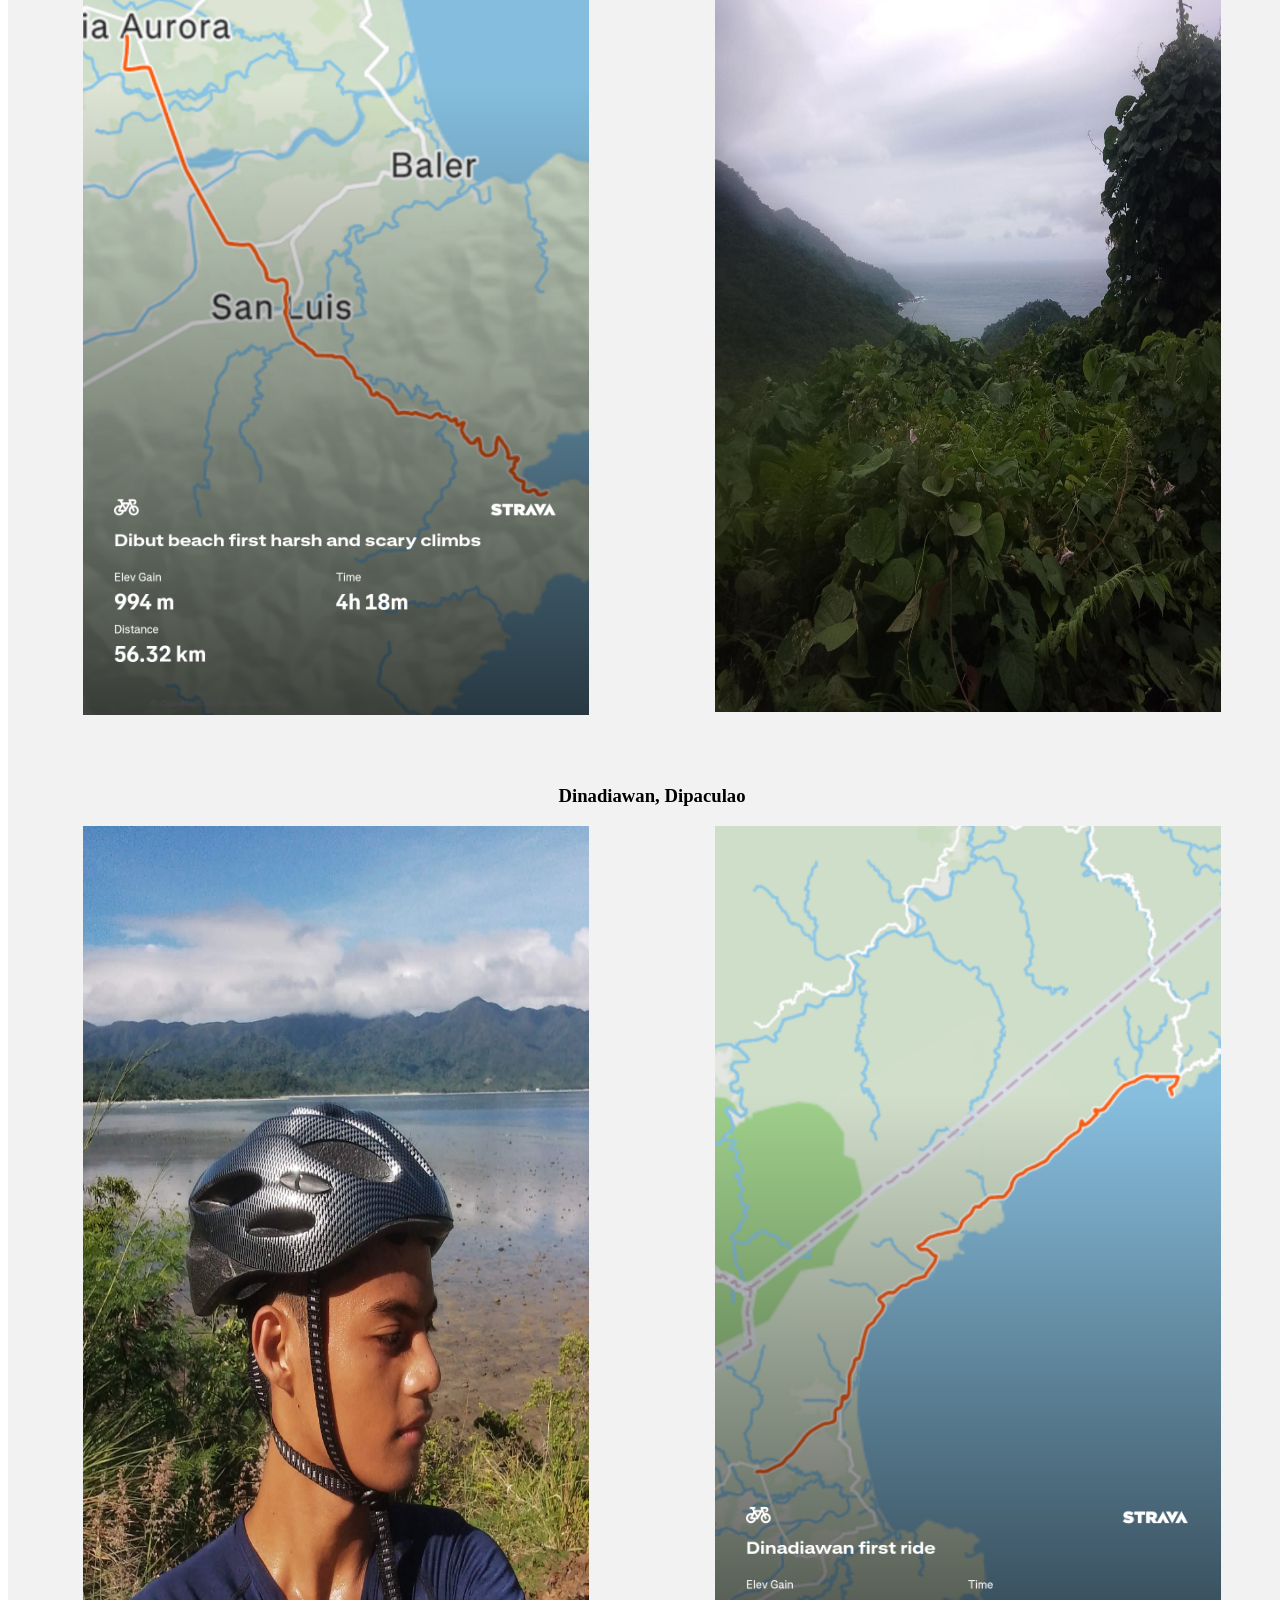
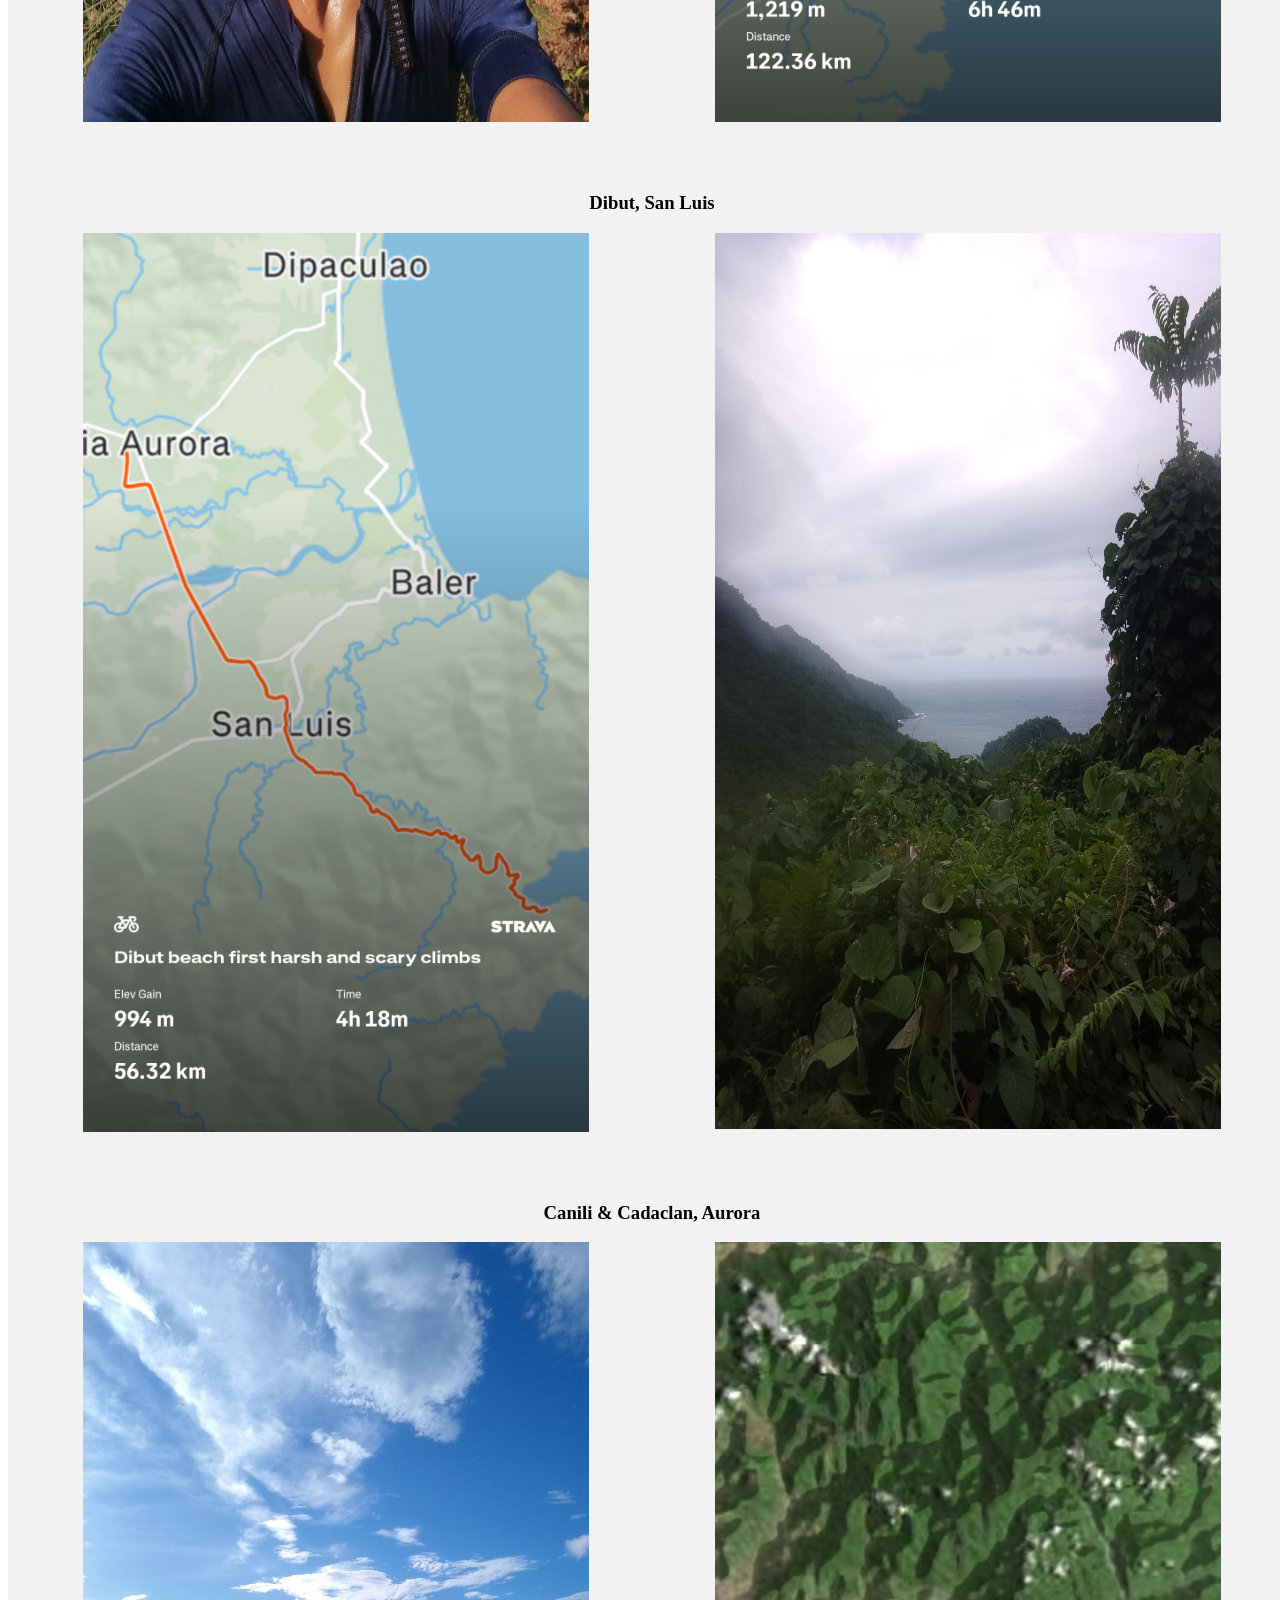
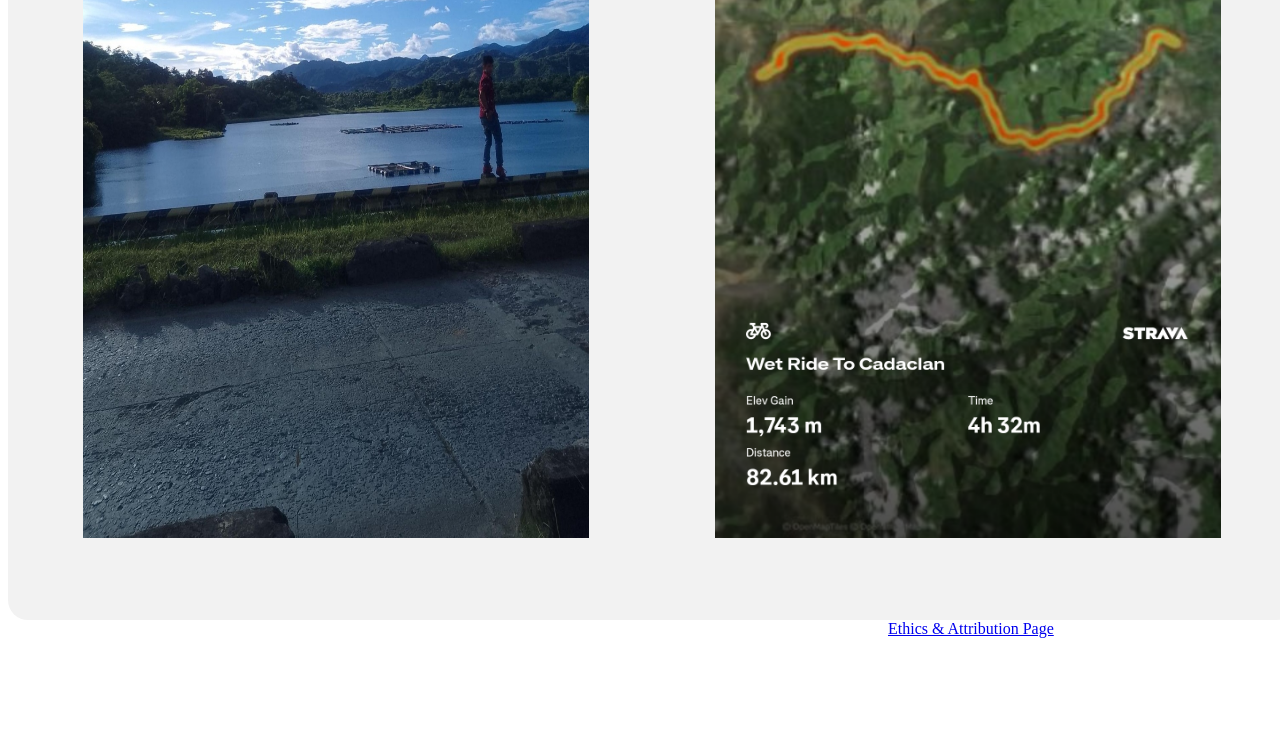
==== commit 92536e5f: "Update index.html" ====
--- a/index.html
+++ b/index.html
@@ -66,6 +66,6 @@
        </div>
    </footer>
    
-   <a href="" class="link">Ethics & Attribution Page</a>
+   <a href="https://crysler123.github.io/Ethics-AttributePage/" class="link">Ethics & Attribution Page</a>
 </body>
 </html>
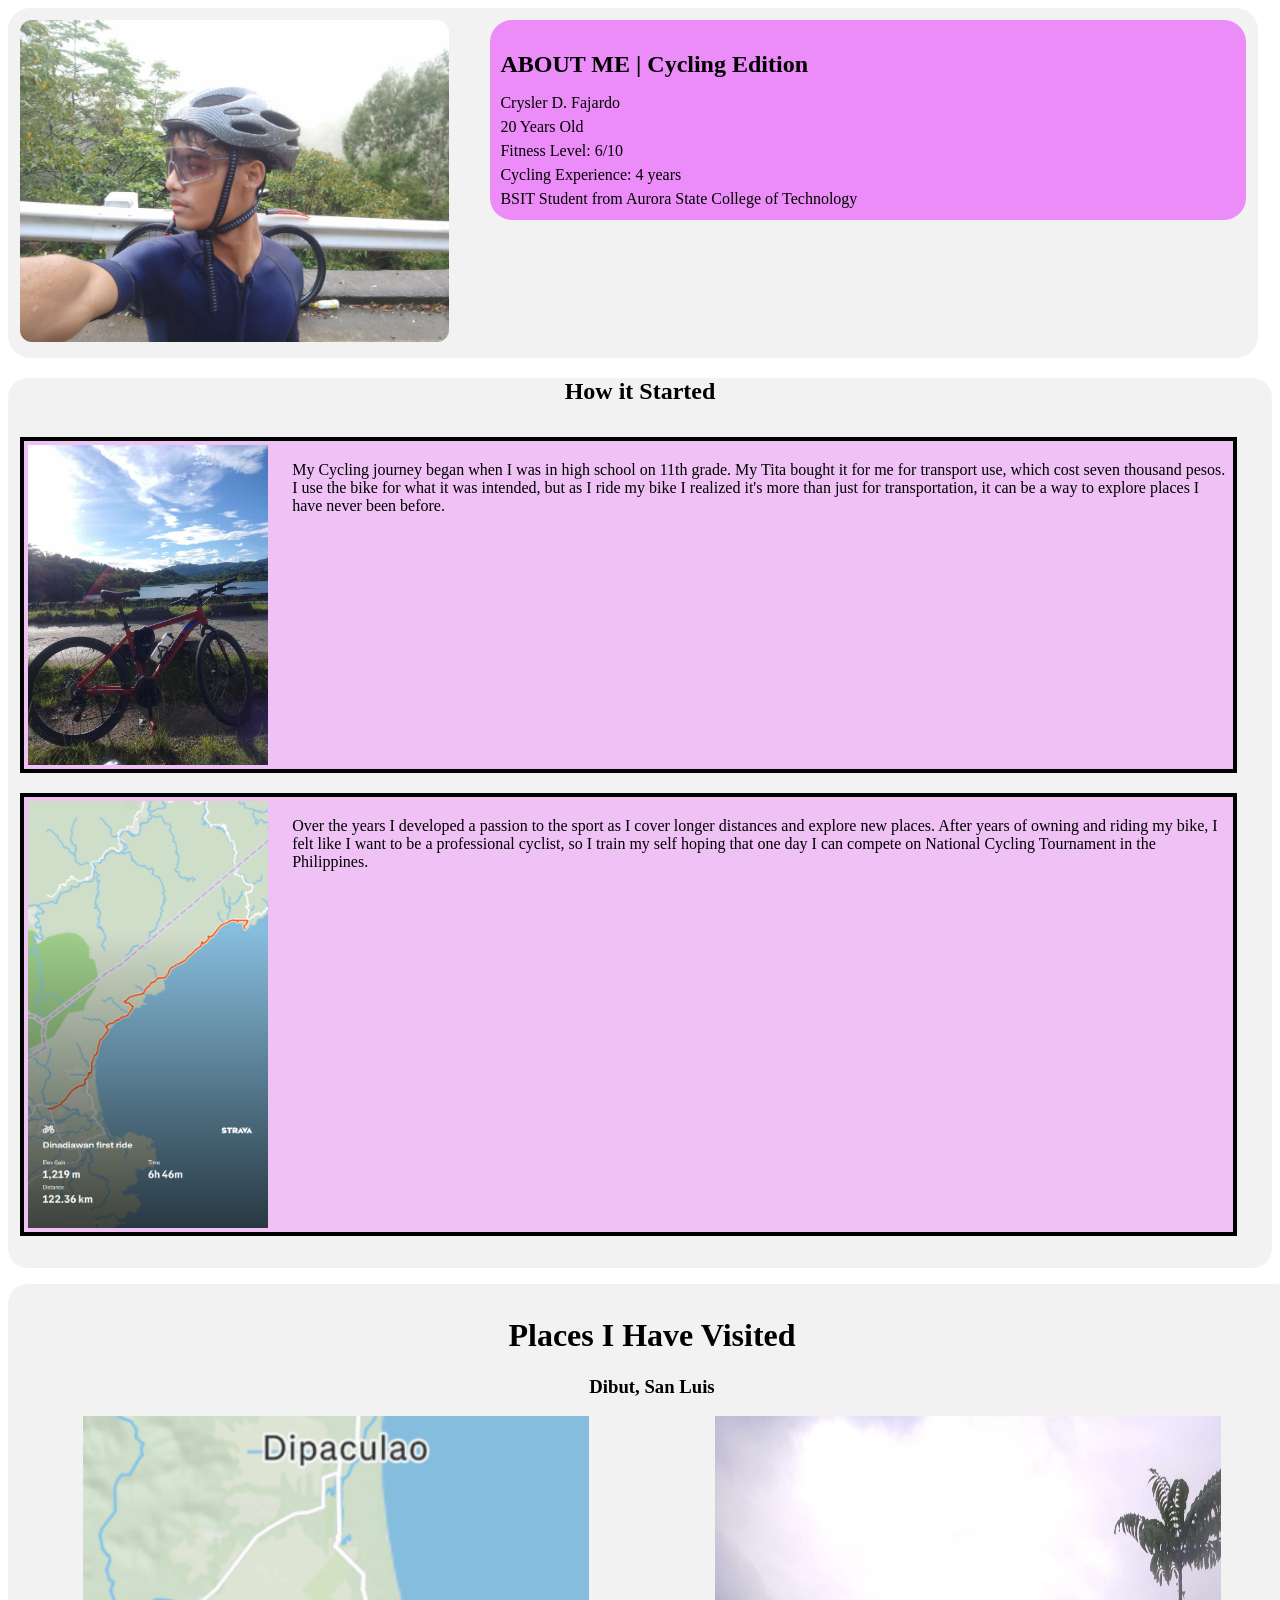
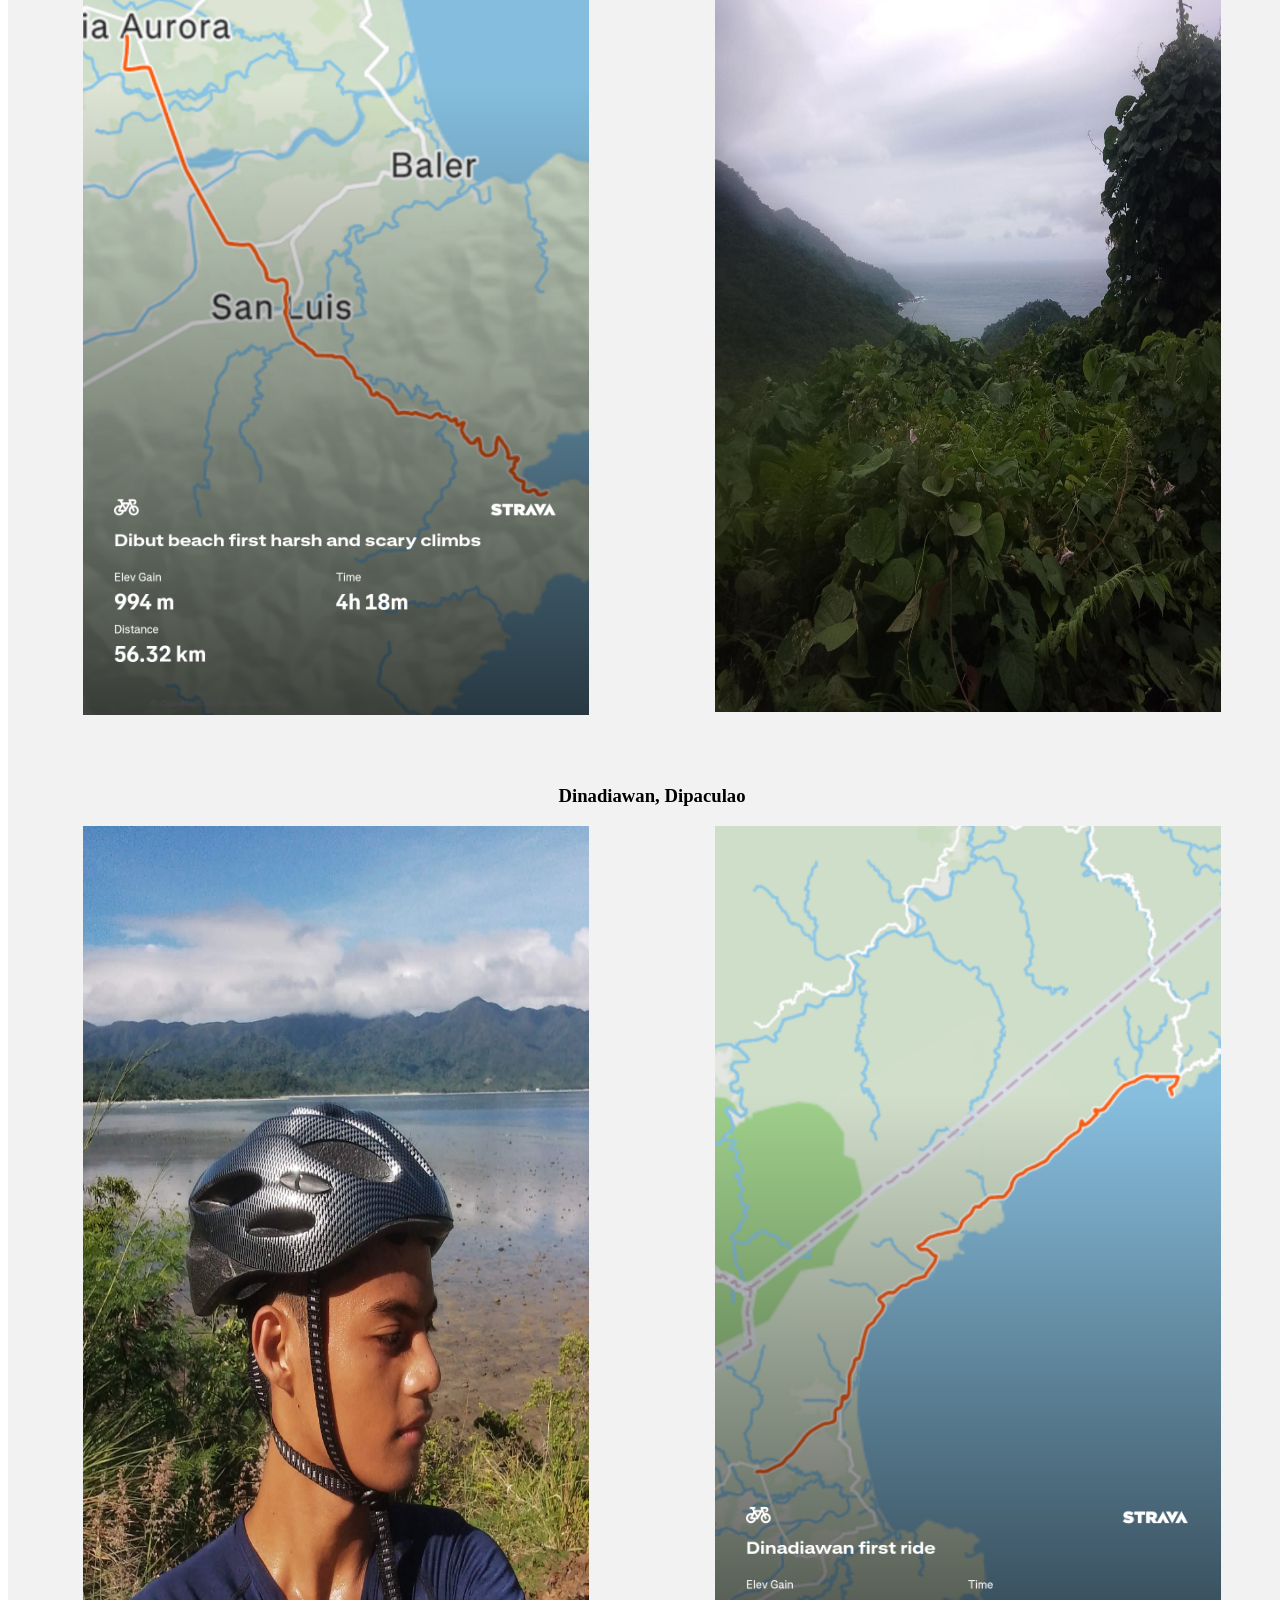
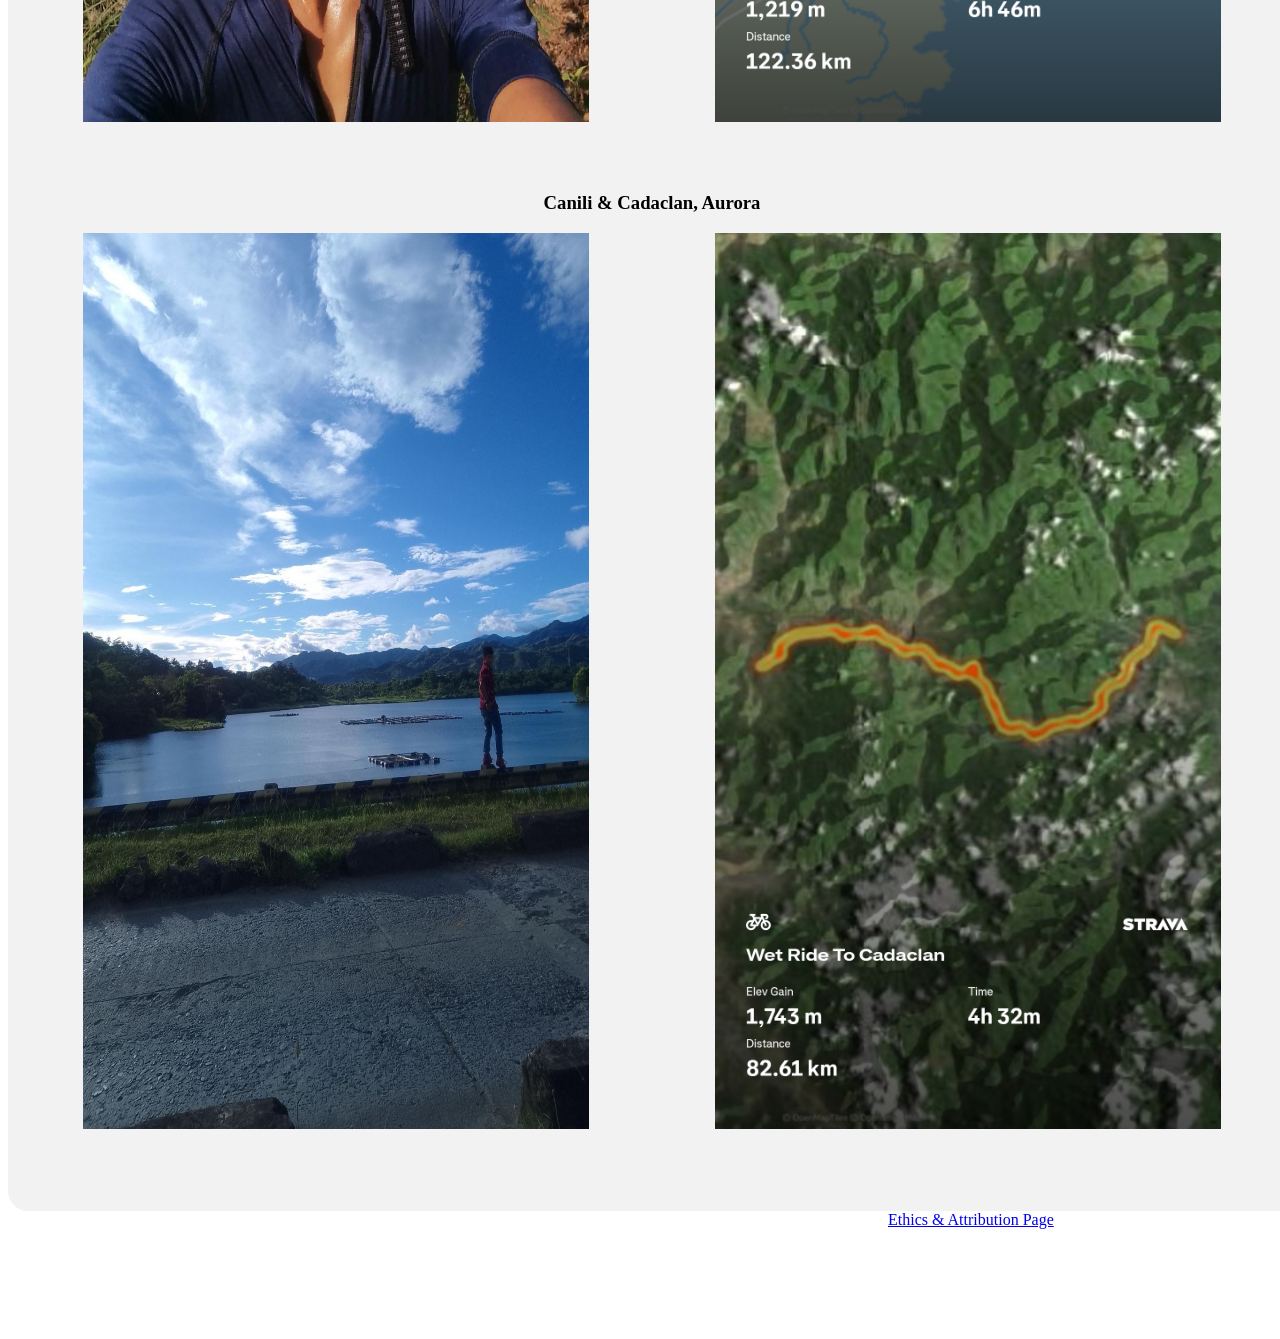
==== commit af8bf21b: "Update index.html" ====
--- a/index.html
+++ b/index.html
@@ -3,7 +3,7 @@
 <head>
     <meta charset="UTF-8">
     <title>Page title</title>
-    <link rel="stylesheet" href="Personal_Profile.css"
+    <link rel="stylesheet" href="Personal_Profile.css">
 </head>
 <body>
    
@@ -53,12 +53,6 @@
            <img src="DinadiawanStrava.png" alt="" style="height: 70vw;">
        </div>
        
-       <h3>Dibut, San Luis</h3>
-       <div class="activitiesRow">
-           <img src="DibutStrava.png" alt="">
-           <img src="DibutPhoto.jpg" alt="" style="height: 70vw;">
-       </div>
-       
        <h3>Canili & Cadaclan, Aurora</h3>
        <div class="activitiesRow">
            <img src="CaniliPhoto.jpg" alt="">
--- a/Personal_Profile.css
+++ b/Personal_Profile.css
@@ -110,4 +110,11 @@
     font-decoration: none;
     font-color: white;
     float: center;
-}+}
+
+/* for resizing Paragraph, for desktops*/
+@media (min-width: 1024px) and (max-width: 1400px){
+    .text-box{
+        font-size 2rem;
+    }
+}
